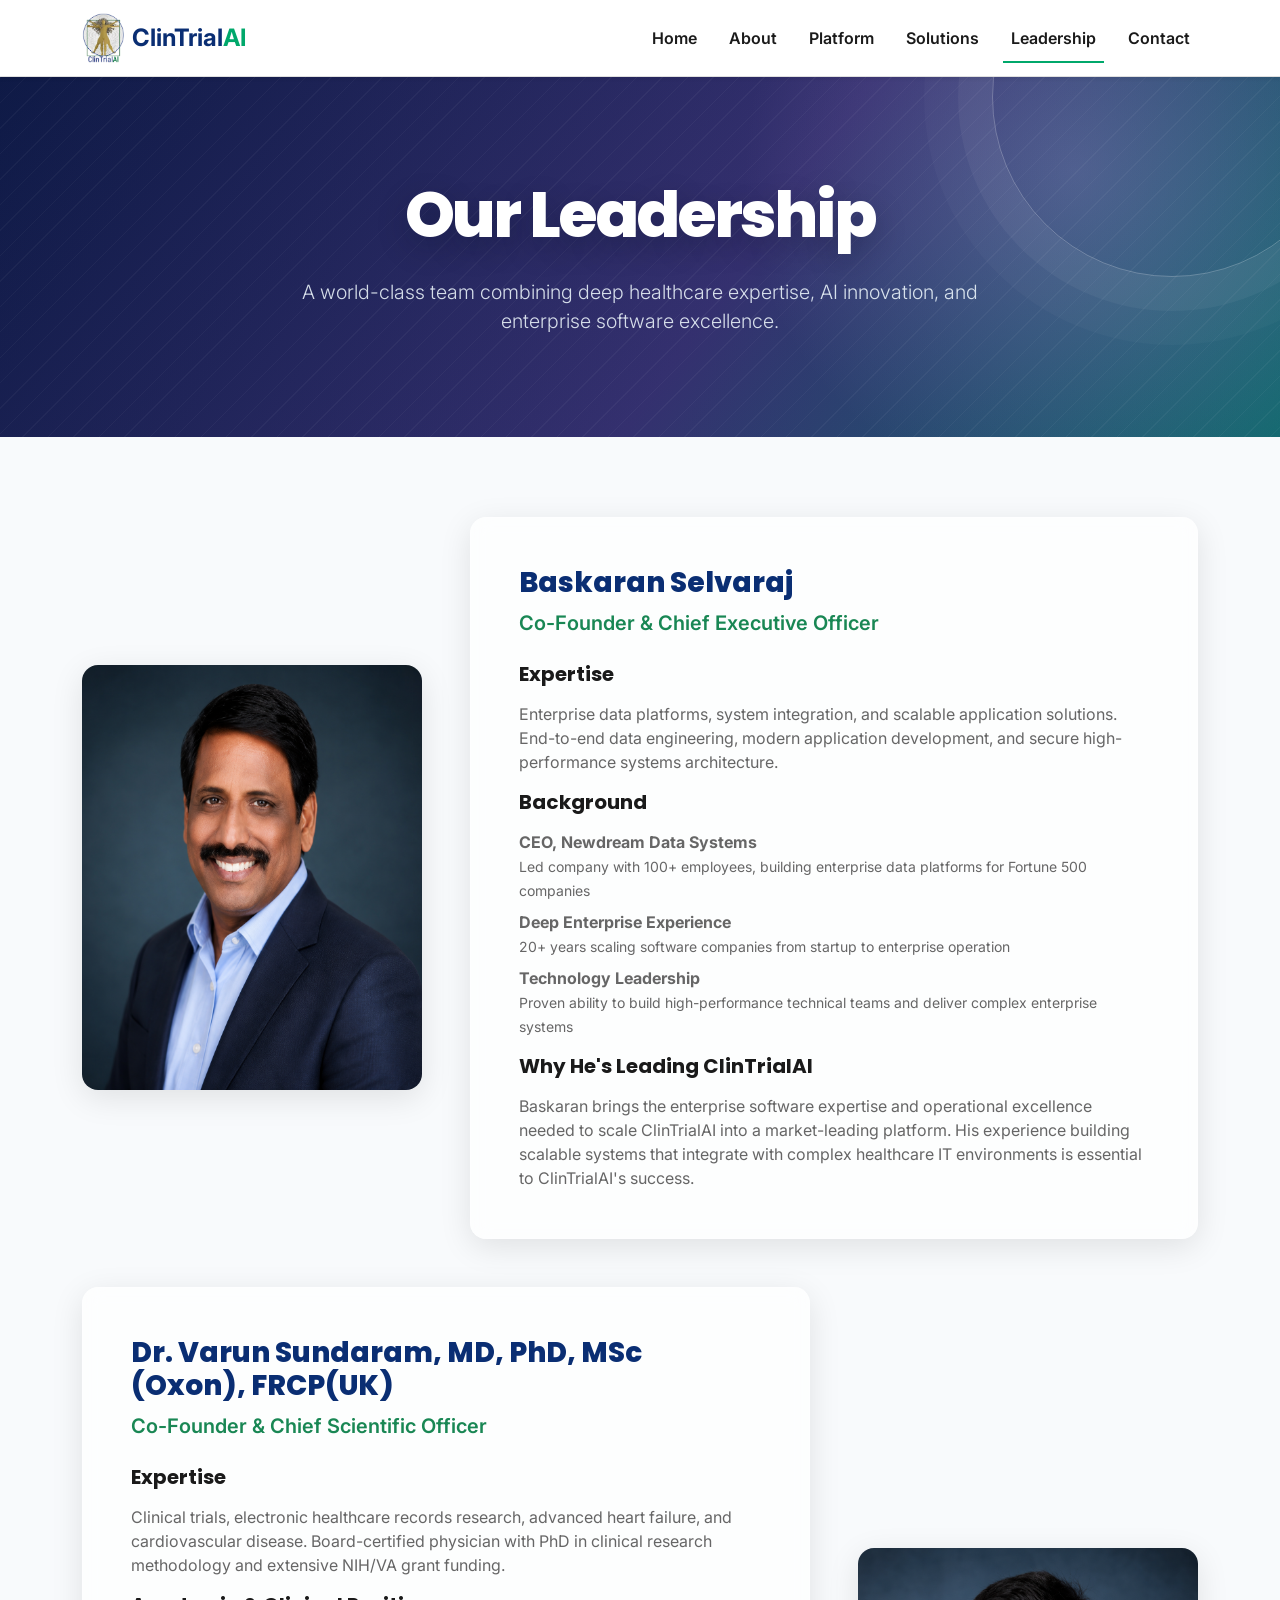
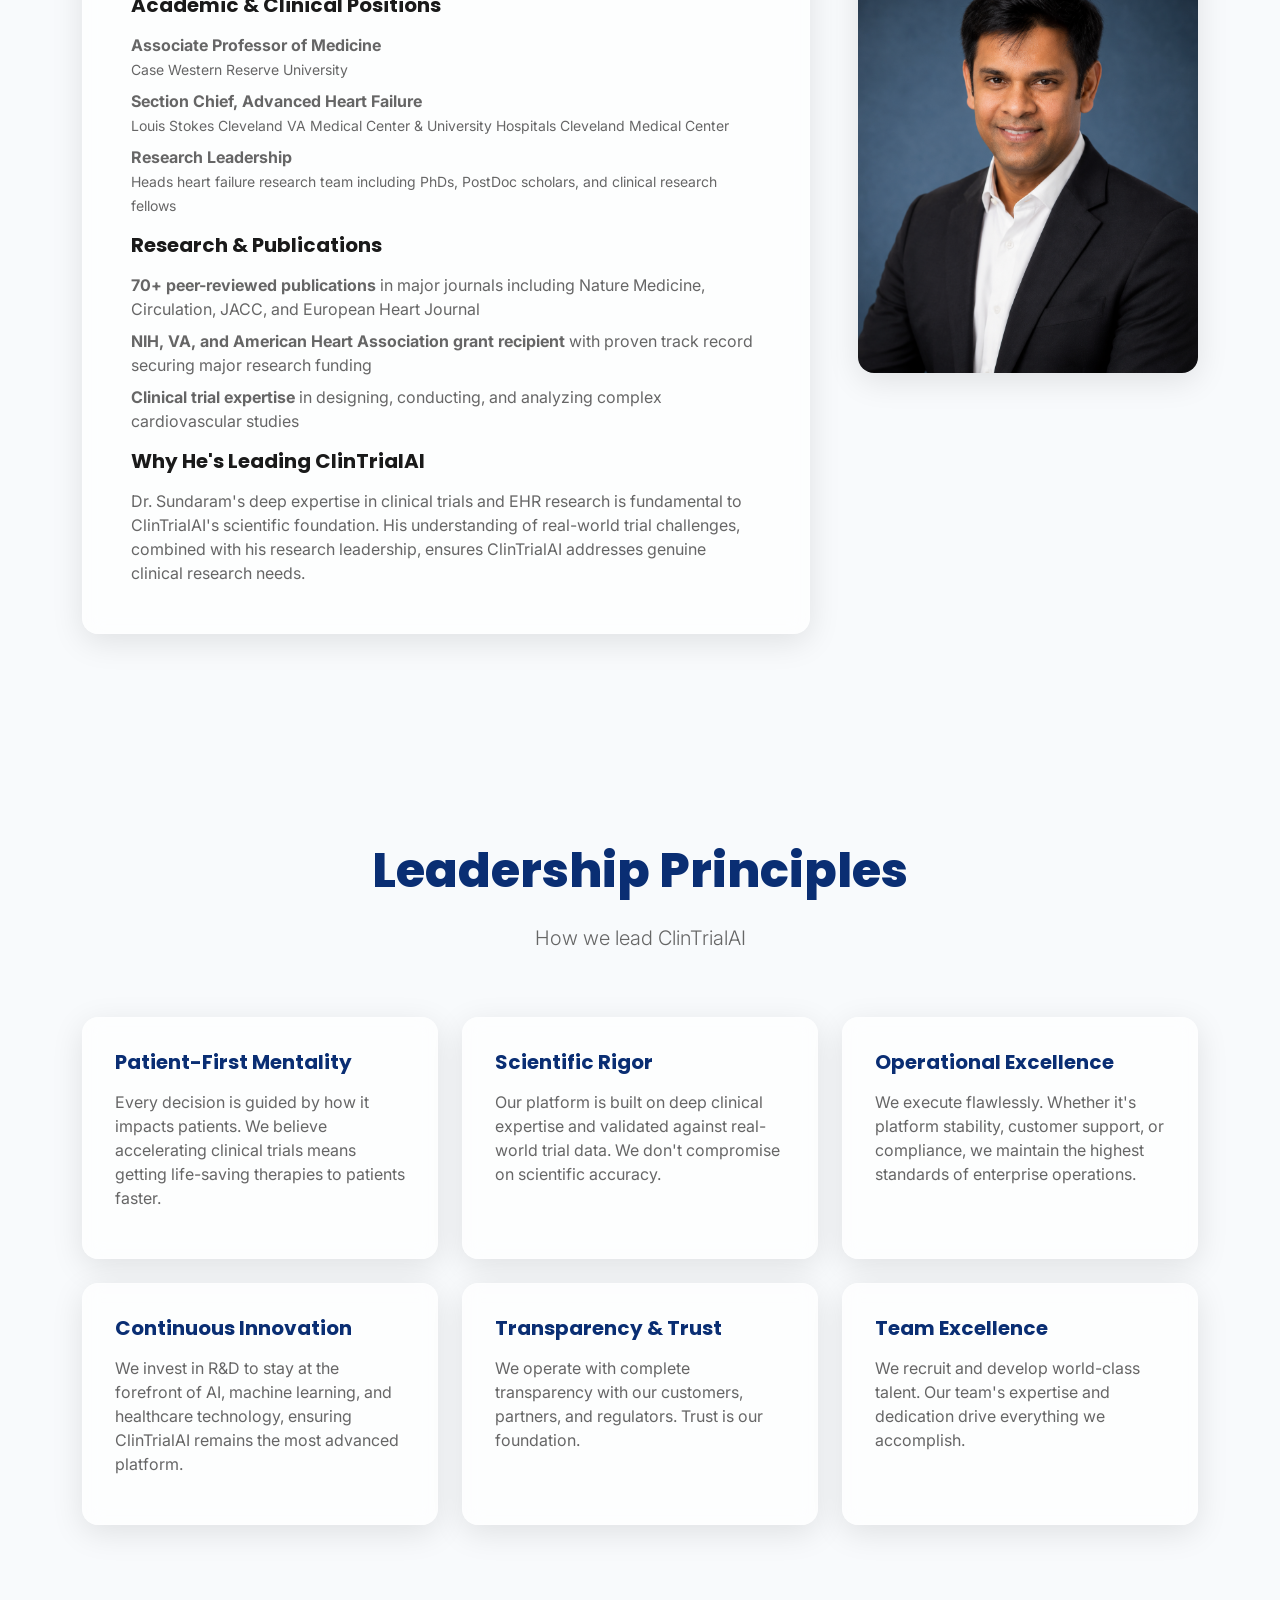
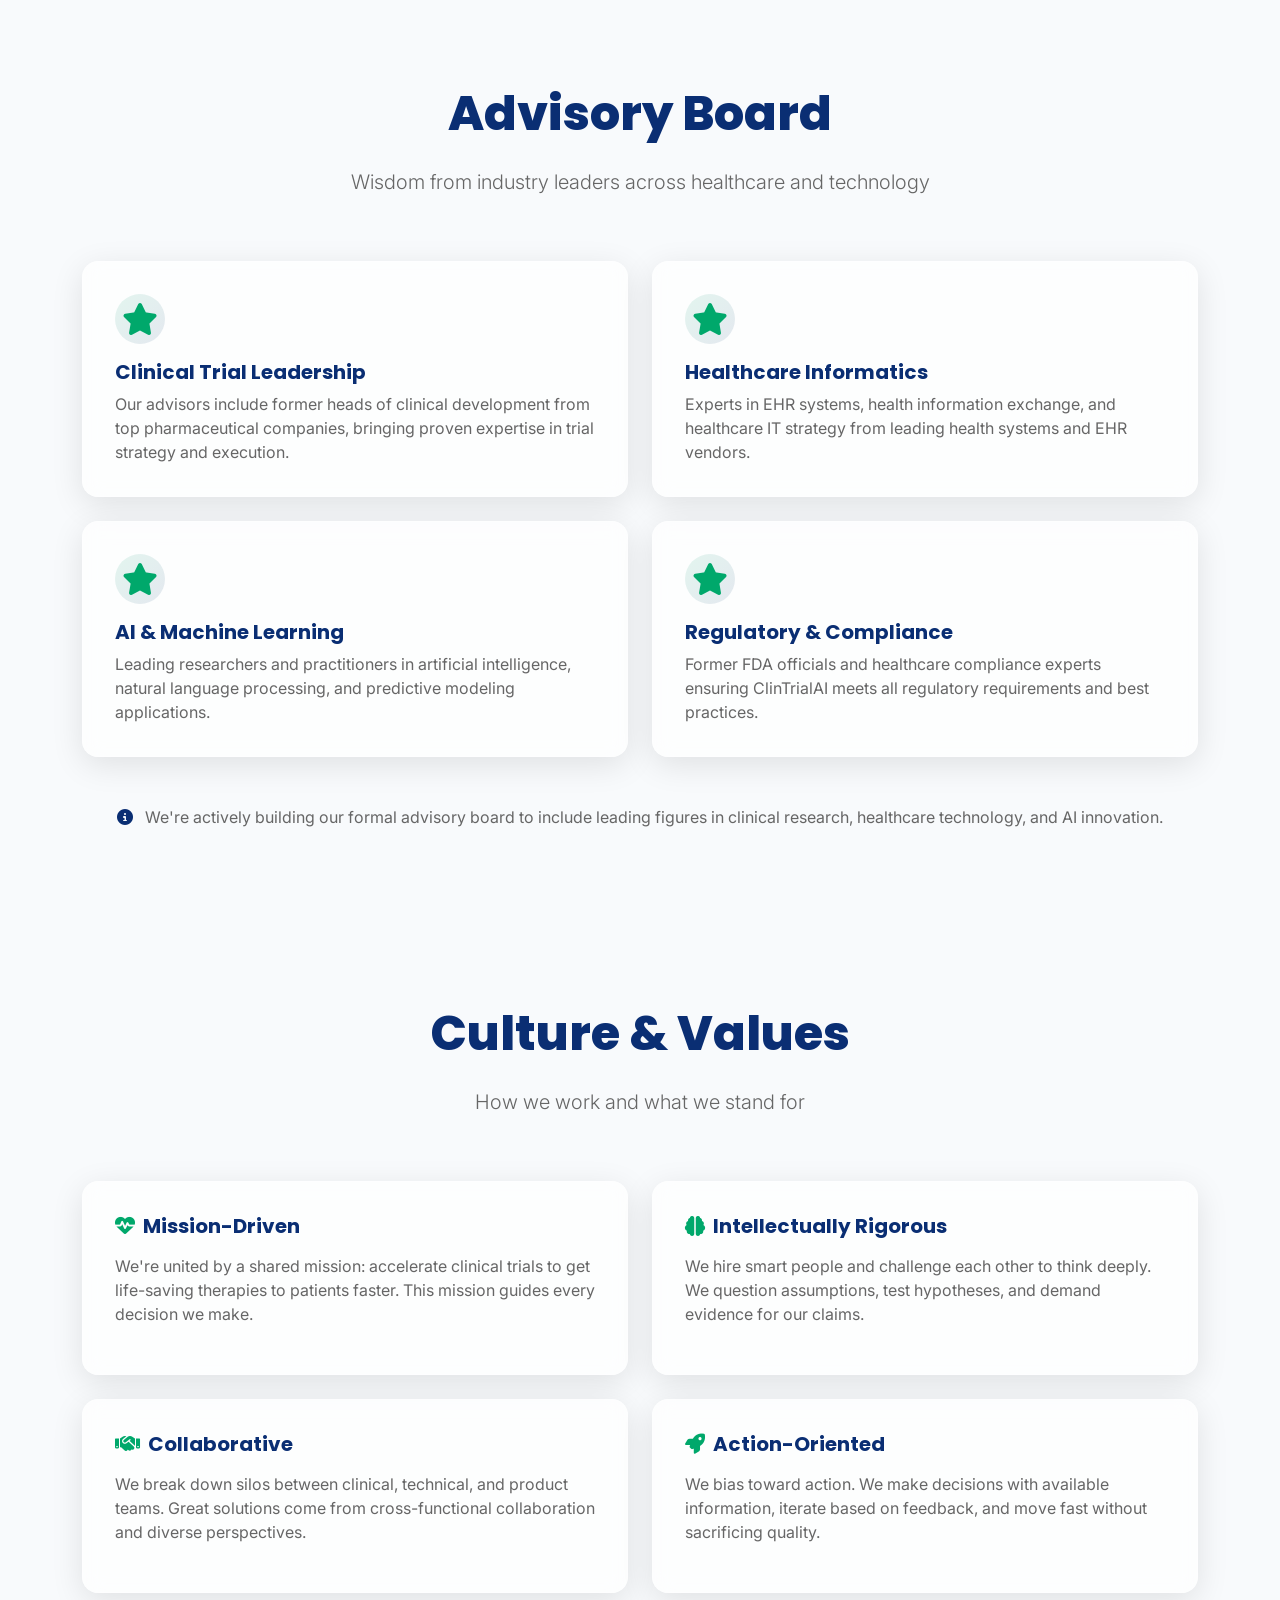
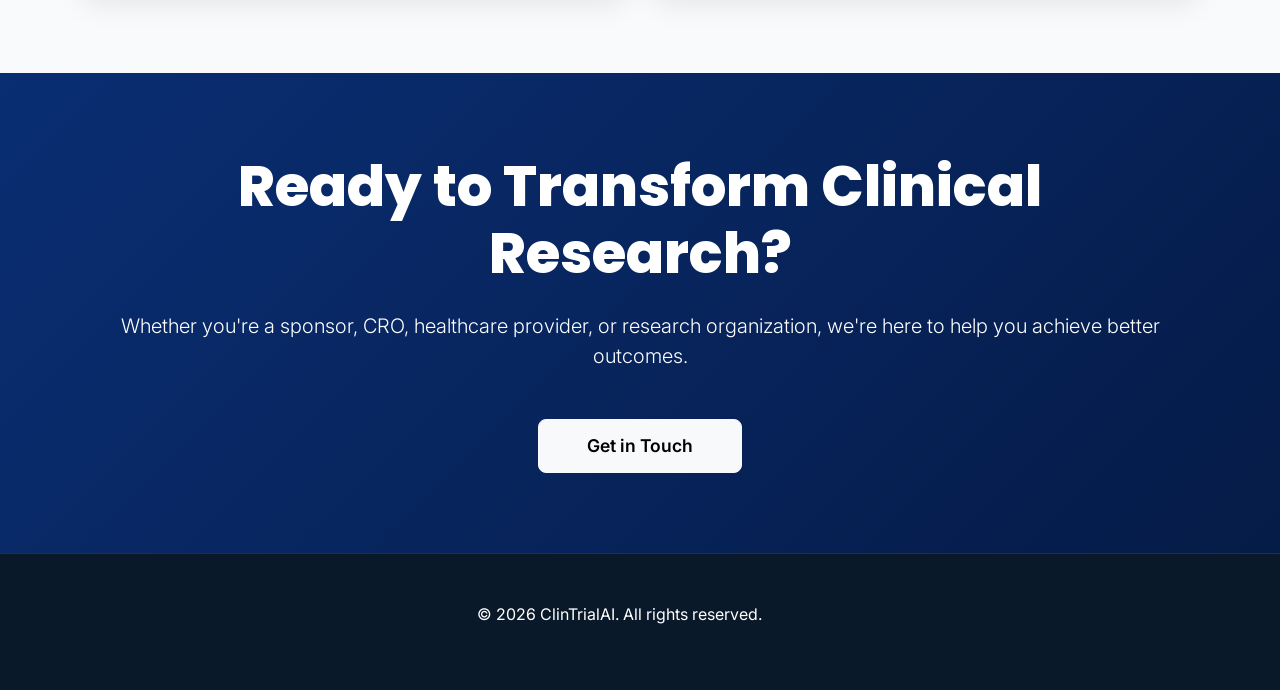
==== pages/leadership.html @ d3d578da "first commit" ====
<!DOCTYPE html>
<html lang="en">
<head>
    <meta charset="UTF-8">
    <meta name="viewport" content="width=device-width, initial-scale=1.0">
    <meta name="description" content="Leadership - Meet the ClinTrialAI executive team driving innovation in clinical trials">
    <title>Leadership - ClinTrialAI</title>
    <link href="https://fonts.googleapis.com/css2?family=Poppins:wght@300;400;600;700;800&family=Inter:wght@300;400;600;700&display=swap" rel="stylesheet">
    <link href="https://cdnjs.cloudflare.com/ajax/libs/bootstrap/5.3.0/css/bootstrap.min.css" rel="stylesheet">
    <link href="https://cdnjs.cloudflare.com/ajax/libs/font-awesome/6.4.0/css/all.min.css" rel="stylesheet">
    <link href="../assets/css/styles.css" rel="stylesheet">
</head>
<body>
    <!-- Navigation -->
    <nav class="navbar navbar-expand-lg navbar-light sticky-top bg-white shadow-sm">
        <div class="container-lg">
            <a class="navbar-brand d-flex align-items-center" href="../index.html">
                <img src="../assets/images/clintrialai-logo.png" alt="ClinTrialAI" height="50" class="me-2">
                <span class="fw-700" style="color: #0A2E73;">ClinTrial<span style="color: #00A86B;">AI</span></span>
            </a>
            <button class="navbar-toggler" type="button" data-bs-toggle="collapse" data-bs-target="#navbarNav">
                <span class="navbar-toggler-icon"></span>
            </button>
            <div class="collapse navbar-collapse" id="navbarNav">
                <ul class="navbar-nav ms-auto">
                    <li class="nav-item"><a class="nav-link" href="../index.html">Home</a></li>
                    <li class="nav-item"><a class="nav-link" href="about.html">About</a></li>
                    <li class="nav-item"><a class="nav-link" href="platform.html">Platform</a></li>
                    <li class="nav-item"><a class="nav-link" href="solutions.html">Solutions</a></li>
                    <li class="nav-item"><a class="nav-link active" href="leadership.html">Leadership</a></li>
                    <li class="nav-item"><a class="nav-link" href="contact.html">Contact</a></li>
                </ul>
            </div>
        </div>
    </nav>

    <!-- Hero Banner -->
    <section class="hero-section page-hero page-hero--leadership py-100">
        <div class="container-lg">
            <div class="page-hero__content text-center">
                <!-- <p class="page-hero__eyebrow">The team behind ClinTrialAI</p> -->
                <h1 class="display-4 fw-800 mb-4">Our Leadership</h1>
                <p class="lead">
                    A world-class team combining deep healthcare expertise, AI innovation, and enterprise software excellence.
                </p>
            </div>
        </div>
    </section>

    <!-- Executive Profiles -->
    <section class="py-100 bg-light">
        <div class="container-lg">
            <!-- CEO -->
            <div class="row g-5 mb-5 align-items-center">
                <div class="col-lg-4">
                    <div class="profile-image-container">
                        <img src="../assets/images/leadership/baskaran-selvaraj.png" alt="Baskaran Selvaraj, Co-Founder and Chief Executive Officer" class="profile-image">
                    </div>
                </div>
                <div class="col-lg-8">
                    <div class="glass-morphism p-5">
                        <h3 class="fw-800 mb-2" style="color: #0A2E73;">Baskaran Selvaraj</h3>
                        <p class="lead text-success fw-600 mb-4">Co-Founder & Chief Executive Officer</p>
                        
                        <h5 class="fw-700 mb-3">Expertise</h5>
                        <p class="text-muted mb-3">
                            Enterprise data platforms, system integration, and scalable application solutions. End-to-end data engineering, modern application development, and secure high-performance systems architecture.
                        </p>

                        <h5 class="fw-700 mb-3">Background</h5>
                        <ul class="list-unstyled text-muted">
                            <li class="mb-2">
                                <strong>CEO, Newdream Data Systems</strong>
                                <br>
                                <small>Led company with 100+ employees, building enterprise data platforms for Fortune 500 companies</small>
                            </li>
                            <li class="mb-2">
                                <strong>Deep Enterprise Experience</strong>
                                <br>
                                <small>20+ years scaling software companies from startup to enterprise operation</small>
                            </li>
                            <li class="mb-2">
                                <strong>Technology Leadership</strong>
                                <br>
                                <small>Proven ability to build high-performance technical teams and deliver complex enterprise systems</small>
                            </li>
                        </ul>

                        <h5 class="fw-700 mb-3">Why He's Leading ClinTrialAI</h5>
                        <p class="text-muted mb-0">
                            Baskaran brings the enterprise software expertise and operational excellence needed to scale ClinTrialAI into a market-leading platform. His experience building scalable systems that integrate with complex healthcare IT environments is essential to ClinTrialAI's success.
                        </p>
                    </div>
                </div>
            </div>

            <!-- Chief Scientific Officer -->
            <div class="row g-5 mb-5 align-items-center">
                <div class="col-lg-8">
                    <div class="glass-morphism p-5">
                        <h3 class="fw-800 mb-2" style="color: #0A2E73;">Dr. Varun Sundaram, MD, PhD, MSc (Oxon), FRCP(UK)</h3>
                        <p class="lead text-success fw-600 mb-4">Co-Founder & Chief Scientific Officer</p>
                        
                        <h5 class="fw-700 mb-3">Expertise</h5>
                        <p class="text-muted mb-3">
                            Clinical trials, electronic healthcare records research, advanced heart failure, and cardiovascular disease. Board-certified physician with PhD in clinical research methodology and extensive NIH/VA grant funding.
                        </p>

                        <h5 class="fw-700 mb-3">Academic & Clinical Positions</h5>
                        <ul class="list-unstyled text-muted">
                            <li class="mb-2">
                                <strong>Associate Professor of Medicine</strong>
                                <br>
                                <small>Case Western Reserve University</small>
                            </li>
                            <li class="mb-2">
                                <strong>Section Chief, Advanced Heart Failure</strong>
                                <br>
                                <small>Louis Stokes Cleveland VA Medical Center & University Hospitals Cleveland Medical Center</small>
                            </li>
                            <li class="mb-2">
                                <strong>Research Leadership</strong>
                                <br>
                                <small>Heads heart failure research team including PhDs, PostDoc scholars, and clinical research fellows</small>
                            </li>
                        </ul>

                        <h5 class="fw-700 mb-3">Research & Publications</h5>
                        <ul class="list-unstyled text-muted">
                            <li class="mb-2"><strong>70+ peer-reviewed publications</strong> in major journals including Nature Medicine, Circulation, JACC, and European Heart Journal</li>
                            <li class="mb-2"><strong>NIH, VA, and American Heart Association grant recipient</strong> with proven track record securing major research funding</li>
                            <li class="mb-2"><strong>Clinical trial expertise</strong> in designing, conducting, and analyzing complex cardiovascular studies</li>
                        </ul>

                        <h5 class="fw-700 mb-3">Why He's Leading ClinTrialAI</h5>
                        <p class="text-muted mb-0">
                            Dr. Sundaram's deep expertise in clinical trials and EHR research is fundamental to ClinTrialAI's scientific foundation. His understanding of real-world trial challenges, combined with his research leadership, ensures ClinTrialAI addresses genuine clinical research needs.
                        </p>
                    </div>
                </div>
                <div class="col-lg-4">
                    <div class="profile-image-container">
                        <img src="../assets/images/leadership/varun-sundaram.png" alt="Dr. Varun Sundaram, Co-Founder and Chief Scientific Officer" class="profile-image">
                    </div>
                </div>
            </div>

            <!-- Chief Medical Officer -->
            <!-- <div class="row g-5 align-items-center">
                <div class="col-lg-4">
                    <div class="profile-image-container">
                        <img src="../assets/images/leadership/chloe-bloom.png" alt="Dr. Chloe Bloom, Chief Medical Officer" class="profile-image">
                    </div>
                </div>
                <div class="col-lg-8">
                    <div class="glass-morphism p-5">
                        <h3 class="fw-800 mb-2" style="color: #0A2E73;">Dr. Chloe Bloom, MD, MSc, PhD</h3>
                        <p class="lead text-success fw-600 mb-4">Chief Medical Officer</p>
                        
                        <h5 class="fw-700 mb-3">Expertise</h5>
                        <p class="text-muted mb-3">
                            Electronic health records research, clinical trials, respiratory medicine, and healthcare policy. Published researcher influencing major clinical guidelines and national policy decisions.
                        </p>

                        <h5 class="fw-700 mb-3">Academic Positions</h5>
                        <ul class="list-unstyled text-muted">
                            <li class="mb-2">
                                <strong>Senior Clinical Lecturer</strong>
                                <br>
                                <small>Imperial College London</small>
                            </li>
                            <li class="mb-2">
                                <strong>Honorary Respiratory Consultant</strong>
                                <br>
                                <small>Leading healthcare provider in UK</small>
                            </li>
                            <li class="mb-2">
                                <strong>National & International Leadership</strong>
                                <br>
                                <small>Leadership positions in major respiratory societies globally</small>
                            </li>
                        </ul>

                        <h5 class="fw-700 mb-3">Research & Influence</h5>
                        <ul class="list-unstyled text-muted">
                            <li class="mb-2"><strong>70+ publications</strong> authored or co-authored, with research cited in major clinical guidelines</li>
                            <li class="mb-2"><strong>Policy influence</strong> - Research directly informs national and international clinical policy</li>
                            <li class="mb-2"><strong>EHR expertise</strong> - Deep understanding of how clinical data is captured and can be leveraged for research</li>
                        </ul>

                        <h5 class="fw-700 mb-3">Why She's Leading ClinTrialAI</h5>
                        <p class="text-muted mb-0">
                            Dr. Bloom brings the clinical expertise and regulatory knowledge essential for ensuring ClinTrialAI meets the highest standards of medical rigor. Her influence in healthcare policy positions ClinTrialAI to lead industry transformation.
                        </p>
                    </div>
                </div>
            </div> -->
        </div>
    </section>

    <!-- Leadership Principles -->
    <section class="py-100">
        <div class="container-lg">
            <div class="text-center mb-80">
                <h2 class="display-5 fw-800 mb-4" style="color: #0A2E73;">Leadership Principles</h2>
                <p class="lead text-muted">How we lead ClinTrialAI</p>
            </div>

            <div class="row g-4">
                <div class="col-lg-4">
                    <div class="principle-card glass-morphism">
                        <h5 class="fw-700 mb-3" style="color: #0A2E73;">Patient-First Mentality</h5>
                        <p class="text-muted">Every decision is guided by how it impacts patients. We believe accelerating clinical trials means getting life-saving therapies to patients faster.</p>
                    </div>
                </div>
                <div class="col-lg-4">
                    <div class="principle-card glass-morphism">
                        <h5 class="fw-700 mb-3" style="color: #0A2E73;">Scientific Rigor</h5>
                        <p class="text-muted">Our platform is built on deep clinical expertise and validated against real-world trial data. We don't compromise on scientific accuracy.</p>
                    </div>
                </div>
                <div class="col-lg-4">
                    <div class="principle-card glass-morphism">
                        <h5 class="fw-700 mb-3" style="color: #0A2E73;">Operational Excellence</h5>
                        <p class="text-muted">We execute flawlessly. Whether it's platform stability, customer support, or compliance, we maintain the highest standards of enterprise operations.</p>
                    </div>
                </div>
                <div class="col-lg-4">
                    <div class="principle-card glass-morphism">
                        <h5 class="fw-700 mb-3" style="color: #0A2E73;">Continuous Innovation</h5>
                        <p class="text-muted">We invest in R&D to stay at the forefront of AI, machine learning, and healthcare technology, ensuring ClinTrialAI remains the most advanced platform.</p>
                    </div>
                </div>
                <div class="col-lg-4">
                    <div class="principle-card glass-morphism">
                        <h5 class="fw-700 mb-3" style="color: #0A2E73;">Transparency & Trust</h5>
                        <p class="text-muted">We operate with complete transparency with our customers, partners, and regulators. Trust is our foundation.</p>
                    </div>
                </div>
                <div class="col-lg-4">
                    <div class="principle-card glass-morphism">
                        <h5 class="fw-700 mb-3" style="color: #0A2E73;">Team Excellence</h5>
                        <p class="text-muted">We recruit and develop world-class talent. Our team's expertise and dedication drive everything we accomplish.</p>
                    </div>
                </div>
            </div>
        </div>
    </section>

    <!-- Board of Advisors Section -->
    <section class="py-100 bg-light">
        <div class="container-lg">
            <div class="text-center mb-80">
                <h2 class="display-5 fw-800 mb-4" style="color: #0A2E73;">Advisory Board</h2>
                <p class="lead text-muted">Wisdom from industry leaders across healthcare and technology</p>
            </div>

            <div class="row g-4">
                <div class="col-lg-6">
                    <div class="advisor-card glass-morphism">
                        <div class="advisor-header mb-3">
                            <i class="fas fa-star" style="color: #00A86B; font-size: 2rem;"></i>
                        </div>
                        <h5 class="fw-700 mb-2" style="color: #0A2E73;">Clinical Trial Leadership</h5>
                        <p class="text-muted mb-0">
                            Our advisors include former heads of clinical development from top pharmaceutical companies, bringing proven expertise in trial strategy and execution.
                        </p>
                    </div>
                </div>
                <div class="col-lg-6">
                    <div class="advisor-card glass-morphism">
                        <div class="advisor-header mb-3">
                            <i class="fas fa-star" style="color: #00A86B; font-size: 2rem;"></i>
                        </div>
                        <h5 class="fw-700 mb-2" style="color: #0A2E73;">Healthcare Informatics</h5>
                        <p class="text-muted mb-0">
                            Experts in EHR systems, health information exchange, and healthcare IT strategy from leading health systems and EHR vendors.
                        </p>
                    </div>
                </div>
                <div class="col-lg-6">
                    <div class="advisor-card glass-morphism">
                        <div class="advisor-header mb-3">
                            <i class="fas fa-star" style="color: #00A86B; font-size: 2rem;"></i>
                        </div>
                        <h5 class="fw-700 mb-2" style="color: #0A2E73;">AI & Machine Learning</h5>
                        <p class="text-muted mb-0">
                            Leading researchers and practitioners in artificial intelligence, natural language processing, and predictive modeling applications.
                        </p>
                    </div>
                </div>
                <div class="col-lg-6">
                    <div class="advisor-card glass-morphism">
                        <div class="advisor-header mb-3">
                            <i class="fas fa-star" style="color: #00A86B; font-size: 2rem;"></i>
                        </div>
                        <h5 class="fw-700 mb-2" style="color: #0A2E73;">Regulatory & Compliance</h5>
                        <p class="text-muted mb-0">
                            Former FDA officials and healthcare compliance experts ensuring ClinTrialAI meets all regulatory requirements and best practices.
                        </p>
                    </div>
                </div>
            </div>

            <div class="row mt-5">
                <div class="col-12 text-center">
                    <p class="text-muted">
                        <i class="fas fa-info-circle me-2" style="color: #0A2E73;"></i>
                        We're actively building our formal advisory board to include leading figures in clinical research, healthcare technology, and AI innovation.
                    </p>
                </div>
            </div>
        </div>
    </section>

    <!-- Culture & Values -->
    <section class="py-100">
        <div class="container-lg">
            <div class="text-center mb-80">
                <h2 class="display-5 fw-800 mb-4" style="color: #0A2E73;">Culture & Values</h2>
                <p class="lead text-muted">How we work and what we stand for</p>
            </div>

            <div class="row g-4">
                <div class="col-lg-6">
                    <div class="culture-card glass-morphism">
                        <h5 class="fw-700 mb-3" style="color: #0A2E73;"><i class="fas fa-heartbeat me-2" style="color: #00A86B;"></i>Mission-Driven</h5>
                        <p class="text-muted">We're united by a shared mission: accelerate clinical trials to get life-saving therapies to patients faster. This mission guides every decision we make.</p>
                    </div>
                </div>
                <div class="col-lg-6">
                    <div class="culture-card glass-morphism">
                        <h5 class="fw-700 mb-3" style="color: #0A2E73;"><i class="fas fa-brain me-2" style="color: #00A86B;"></i>Intellectually Rigorous</h5>
                        <p class="text-muted">We hire smart people and challenge each other to think deeply. We question assumptions, test hypotheses, and demand evidence for our claims.</p>
                    </div>
                </div>
                <div class="col-lg-6">
                    <div class="culture-card glass-morphism">
                        <h5 class="fw-700 mb-3" style="color: #0A2E73;"><i class="fas fa-handshake me-2" style="color: #00A86B;"></i>Collaborative</h5>
                        <p class="text-muted">We break down silos between clinical, technical, and product teams. Great solutions come from cross-functional collaboration and diverse perspectives.</p>
                    </div>
                </div>
                <div class="col-lg-6">
                    <div class="culture-card glass-morphism">
                        <h5 class="fw-700 mb-3" style="color: #0A2E73;"><i class="fas fa-rocket me-2" style="color: #00A86B;"></i>Action-Oriented</h5>
                        <p class="text-muted">We bias toward action. We make decisions with available information, iterate based on feedback, and move fast without sacrificing quality.</p>
                    </div>
                </div>
            </div>
        </div>
    </section>

    <!-- CTA -->
    <section class="cta-section py-100">
        <div class="container-lg position-relative z-3 text-center">
            <h2 class="display-4 fw-800 mb-4 text-white">Ready to Transform Clinical Research?</h2>
            <p class="lead text-white mb-5">Whether you're a sponsor, CRO, healthcare provider, or research organization, we're here to help you achieve better outcomes.</p>
            <a href="contact.html" class="btn btn-light btn-lg fw-600 px-5">Get in Touch</a>
        </div>
    </section>

    <!-- Footer -->
<footer class="footer-section bg-dark text-white py-5 justify-content-center">
        <div class="container-lg justify-content-center">
            
            
                <div class="row align-items-center justify-content-center">
                    <p style="width: 350px;">&copy; 2026 ClinTrialAI. All rights reserved.</p>
                    
                   
                </div>
            
        </div>
    </footer>

    <button id="backToTop" class="back-to-top" aria-label="Back to top">
        <i class="fas fa-chevron-up"></i>
    </button>

    <style>
        .profile-image-container {
            display: flex;
            align-items: center;
            justify-content: center;
        }

        .profile-placeholder {
            border-radius: 16px;
            box-shadow: 0 8px 32px rgba(0, 0, 0, 0.1);
        }

        .profile-image {
            width: 100%;
            max-width: 400px;
            aspect-ratio: 4 / 5;
            object-fit: cover;
            object-position: center;
            border-radius: 16px;
            box-shadow: 0 8px 32px rgba(0, 0, 0, 0.1);
        }

        .principle-card,
        .advisor-card,
        .culture-card {
            min-height: 100%;
        }

        .advisor-header {
            display: flex;
            align-items: center;
            justify-content: center;
            width: 50px;
            height: 50px;
            background: linear-gradient(135deg, rgba(0, 168, 107, 0.1), rgba(10, 46, 115, 0.1));
            border-radius: 50%;
        }

        @media (max-width: 768px) {
            .profile-placeholder {
                min-height: 300px !important;
            }

            .profile-image {
                max-width: 300px;
            }
        }
    </style>

    <script src="https://cdnjs.cloudflare.com/ajax/libs/bootstrap/5.3.0/js/bootstrap.bundle.min.js"></script>
    <script src="../assets/js/main.js"></script>
</body>
</html>
---- assets/css/styles.css ----
/* ===========================
   MAIN STYLESHEET - CLINTRIALAI
   =========================== */

/* Import Image Styles */
@import url('./images.css');

/* Google Fonts */
@import url('https://fonts.googleapis.com/css2?family=Poppins:wght@300;400;600;700;800&family=Inter:wght@300;400;600;700&display=swap');

* {
    margin: 0;
    padding: 0;
    box-sizing: border-box;
}

:root {
    --primary: #0A2E73;
    --secondary: #00A86B;
    --accent: #FFFFFF;
    --background: #F8FAFC;
    --text-dark: #1a1a1a;
    --text-light: #666666;
    --border-color: #e0e0e0;
    --shadow-sm: 0 2px 8px rgba(0, 0, 0, 0.08);
    --shadow-md: 0 4px 16px rgba(0, 0, 0, 0.12);
    --shadow-lg: 0 8px 32px rgba(0, 0, 0, 0.16);
}

html {
    scroll-behavior: smooth;
}

body {
    font-family: 'Inter', sans-serif;
    color: var(--text-dark);
    background-color: var(--background);
    overflow-x: hidden;
}

h1, h2, h3, h4, h5, h6 {
    font-family: 'Poppins', sans-serif;
}

.fw-800 {
    font-weight: 800;
}

.fw-700 {
    font-weight: 700;
}

.fw-600 {
    font-weight: 600;
}

/* Scroll Progress */
.scroll-progress {
    position: fixed;
    top: 0;
    left: 0;
    height: 3px;
    background: linear-gradient(90deg, var(--primary), var(--secondary));
    width: 0%;
    z-index: 9999;
    transition: width 0.1s ease;
}

/* Navigation */
.navbar {
    transition: all 0.3s ease;
    border-bottom: 1px solid var(--border-color);
}

.navbar-brand {
    font-size: 1.5rem;
    font-weight: 800;
}

.nav-link {
    font-weight: 600;
    color: var(--text-dark) !important;
    margin-left: 1rem;
    transition: color 0.3s ease;
    position: relative;
}

.nav-link::after {
    content: '';
    position: absolute;
    width: 0;
    height: 2px;
    background-color: var(--secondary);
    bottom: -5px;
    left: 0;
    transition: width 0.3s ease;
}

.nav-link:hover::after,
.nav-link.active::after {
    width: 100%;
}

/* Hero Section */
.hero-section {
    background: linear-gradient(135deg, #f8fafc 0%, #e8f4f8 100%);
    position: relative;
    overflow: hidden;
}

.animated-bg {
    position: absolute;
    top: 0;
    left: 0;
    width: 100%;
    height: 100%;
    background: 
        radial-gradient(circle at 20% 50%, rgba(10, 46, 115, 0.05) 0%, transparent 50%),
        radial-gradient(circle at 80% 50%, rgba(0, 168, 107, 0.05) 0%, transparent 50%);
    z-index: 1;
}

.hero-section .z-3 {
    position: relative;
    z-index: 3;
}

/* Interior-page banners: a distinct visual system for each page. */
.page-hero {
    --hero-accent: #37d8bb;
    min-height: 360px;
    display: flex;
    align-items: center;
    isolation: isolate;
    overflow: hidden;
    background:
        radial-gradient(circle at 14% 18%, rgba(84, 128, 255, .34), transparent 28%),
        radial-gradient(circle at 86% 74%, rgba(55, 216, 187, .28), transparent 30%),
        linear-gradient(120deg, #071d4b 0%, #0a2e73 54%, #0b655f 100%);
}

.page-hero::before {
    background:
        linear-gradient(115deg, rgba(4, 17, 44, .18), rgba(4, 17, 44, .05)),
        repeating-linear-gradient(135deg, rgba(255, 255, 255, .045) 0 1px, transparent 1px 18px);
    opacity: 1;
    z-index: 0;
}

.page-hero::after {
    content: '';
    position: absolute;
    width: 360px;
    height: 360px;
    right: -72px;
    top: -160px;
    border: 1px solid rgba(255, 255, 255, .25);
    border-radius: 50%;
    box-shadow: 0 0 0 34px rgba(255, 255, 255, .045), 0 0 0 68px rgba(255, 255, 255, .025);
    z-index: 0;
}

.page-hero__content {
    max-width: 830px;
    margin: 0 auto;
    position: relative;
}

.page-hero .page-hero__eyebrow {
    display: inline-flex;
    align-items: center;
    gap: .5rem;
    margin: 0 0 1rem;
    padding: .42rem .8rem;
    color: #eafffa;
    background: rgba(255, 255, 255, .11);
    border: 1px solid rgba(255, 255, 255, .24);
    border-radius: 999px;
    font-size: .78rem;
    font-weight: 700;
    letter-spacing: .12em;
    line-height: 1;
    text-transform: uppercase;
}

.page-hero .page-hero__eyebrow::before {
    content: '';
    width: .45rem;
    height: .45rem;
    border-radius: 50%;
    background: var(--hero-accent);
    box-shadow: 0 0 16px var(--hero-accent);
}

.page-hero h1,
.page-hero h1[style] {
    color: #fff !important;
    font-size: clamp(2.45rem, 5vw, 4.6rem);
    letter-spacing: -.045em;
    text-shadow: 0 10px 30px rgba(1, 13, 34, .28);
}

.page-hero .lead {
    max-width: 720px;
    margin: 0 auto;
    color: rgba(241, 250, 255, .86) !important;
    font-size: clamp(1.03rem, 1.65vw, 1.23rem);
}

.page-hero--about { --hero-accent: #7ce7d2; }
.page-hero--platform {
    --hero-accent: #66bcff;
    background: radial-gradient(circle at 82% 22%, rgba(95, 188, 255, .34), transparent 28%), linear-gradient(125deg, #071b4c, #123e7d 57%, #136174);
}
.page-hero--solutions {
    --hero-accent: #f6ca7d;
    background: radial-gradient(circle at 18% 75%, rgba(246, 202, 125, .18), transparent 25%), linear-gradient(125deg, #09245b, #075e70 58%, #0b887b);
}
.page-hero--leadership {
    --hero-accent: #d7b7ff;
    background: radial-gradient(circle at 84% 26%, rgba(215, 183, 255, .25), transparent 30%), linear-gradient(125deg, #111c4c, #3a3477 57%, #176f75);
}
.page-hero--contact {
    --hero-accent: #9af0a6;
    background: radial-gradient(circle at 15% 20%, rgba(154, 240, 166, .2), transparent 27%), linear-gradient(125deg, #08244f, #0b5d68 56%, #0f8475);
}

@media (max-width: 768px) {
    .page-hero { min-height: 300px; }
    .page-hero::after { right: -180px; top: -170px; }
}

.fade-in-up {
    animation: fadeInUp 0.8s ease forwards;
}

@keyframes fadeInUp {
    from {
        opacity: 0;
        transform: translateY(30px);
    }
    to {
        opacity: 1;
        transform: translateY(0);
    }
}

.hero-image-container {
    animation: float 3s ease-in-out infinite;
}

@keyframes float {
    0%, 100% { transform: translateY(0px); }
    50% { transform: translateY(-20px); }
}

.floating-image {
    filter: drop-shadow(0 20px 60px rgba(10, 46, 115, 0.15));
}

.btn-primary {
    background-color: var(--primary);
    border-color: var(--primary);
    color: white;
    transition: all 0.3s ease;
}

.btn-primary:hover {
    background-color: #051b47;
    border-color: #051b47;
    transform: translateY(-2px);
    box-shadow: 0 10px 30px rgba(10, 46, 115, 0.3);
}

.btn-outline-primary {
    color: var(--primary);
    border-color: var(--primary);
}

.btn-outline-primary:hover {
    background-color: var(--primary);
    border-color: var(--primary);
    color: white;
}

.btn-lg {
    padding: 0.8rem 1.5rem;
    font-size: 1.1rem;
    border-radius: 8px;
}

.badge {
    border-radius: 20px;
    padding: 0.5rem 1rem !important;
    font-weight: 600;
}

/* Glass Morphism */
.glass-morphism {
    background: rgba(255, 255, 255, 0.7);
    border: 1px solid rgba(255, 255, 255, 0.2);
    backdrop-filter: blur(10px);
    border-radius: 16px;
    padding: 2rem;
    transition: all 0.3s ease;
    box-shadow: 0 8px 32px rgba(0, 0, 0, 0.1);
}

.glass-morphism:hover {
    transform: translateY(-8px);
    box-shadow: 0 16px 48px rgba(0, 0, 0, 0.15);
    border-color: rgba(255, 255, 255, 0.3);
}

/* Statistics Section */
.economics-section {
    background: white;
}

.py-100 {
    padding-top: 5rem;
    padding-bottom: 5rem;
}

.mb-80 {
    margin-bottom: 4rem;
}

.stat-card {
    text-align: center;
    position: relative;
    overflow: hidden;
}

.stat-card::before {
    content: '';
    position: absolute;
    top: -50%;
    left: -50%;
    width: 200%;
    height: 200%;
    background: linear-gradient(45deg, transparent, rgba(255, 255, 255, 0.2), transparent);
    animation: shine 3s infinite;
}

@keyframes shine {
    0% { transform: rotate(0deg); }
    100% { transform: rotate(360deg); }
}

.stat-value {
    font-size: 3rem;
    font-weight: 800;
    color: var(--primary);
    font-family: 'Poppins', sans-serif;
}

.stat-label {
    color: var(--text-light);
    font-size: 0.95rem;
    line-height: 1.4;
}

.counter {
    display: inline-block;
    font-variant-numeric: tabular-nums;
}

/* Problems Section */
.problems-section {
    background: #f8fafc;
}

.problem-card {
    position: relative;
    border-left: 4px solid var(--secondary);
}

.problem-card ul li {
    padding: 0.5rem 0;
}

/* Enrollment Section */
.enrollment-section {
    background: white;
}

.enrollment-card {
    text-align: center;
    height: 100%;
    display: flex;
    flex-direction: column;
    justify-content: center;
}

.icon-lg {
    font-size: 3rem;
    margin-bottom: 1rem;
}

/* Timeline Section */
.timeline-section {
    background: #f8fafc;
}

.timeline {
    position: relative;
    padding: 2rem 0;
}

.timeline::before {
    content: '';
    position: absolute;
    left: 50%;
    transform: translateX(-50%);
    width: 2px;
    height: 100%;
    background: linear-gradient(180deg, var(--primary), var(--secondary), transparent);
}

.timeline-item {
    display: flex;
    margin-bottom: 3rem;
    position: relative;
    align-items: flex-start;
}

.timeline-item:nth-child(even) {
    flex-direction: row-reverse;
}

.timeline-item:nth-child(even) .timeline-content {
    text-align: right;
    margin-right: 0;
    margin-left: 2rem;
}

.timeline-marker {
    width: 50px;
    height: 50px;
    background: white;
    border: 3px solid var(--secondary);
    border-radius: 50%;
    display: flex;
    align-items: center;
    justify-content: center;
    font-size: 1.5rem;
    color: var(--secondary);
    position: absolute;
    left: 50%;
    transform: translateX(-50%);
    z-index: 10;
    box-shadow: 0 4px 12px rgba(0, 0, 0, 0.1);
}

.timeline-content {
    width: 45%;
    margin-right: 2rem;
    text-align: left;
}

@media (max-width: 768px) {
    .timeline::before {
        left: 20px;
    }

    .timeline-item,
    .timeline-item:nth-child(even) {
        flex-direction: column;
    }

    .timeline-item:nth-child(even) .timeline-content {
        text-align: left;
        margin-left: 0;
    }

    .timeline-marker {
        left: 20px;
        transform: translateX(-50%);
    }

    .timeline-content {
        width: 100%;
        margin-left: 60px;
        margin-right: 0;
    }
}

/* Platform Intro */
.platform-intro {
    background: white;
}

.platform-image {
    animation: float 3s ease-in-out infinite;
}

.features-list {
    margin-top: 2rem;
}

.feature-item {
    transition: all 0.3s ease;
    padding-left: 1rem;
}

.feature-item:hover {
    padding-left: 2rem;
    border-left: 3px solid var(--secondary);
}

/* Capabilities Section */
.capabilities-section {
    background: #f8fafc;
}

.capability-card {
    min-height: 100%;
}

.capability-icon {
    font-size: 2.5rem;
    color: var(--secondary);
}

/* Value Section */
.value-section {
    background: white;
}

.value-box {
    background: white;
}

.metric-badge {
    display: inline-flex;
    align-items: center;
    justify-content: center;
    width: 60px;
    height: 60px;
    background: linear-gradient(135deg, var(--primary), var(--secondary));
    color: white;
    border-radius: 50%;
    font-weight: 800;
    font-size: 1.2rem;
}

.improvement-item,
.saving-item {
    transition: all 0.3s ease;
}

/* Differentiation Section */
.differentiation-section {
    background: #f8fafc;
}

.advantage-card {
    min-height: 100%;
}

.advantage-icon {
    font-size: 2.5rem;
    color: var(--secondary);
}

.ai-retention-banner {
    background: linear-gradient(135deg, rgba(10, 46, 115, 0.05), rgba(0, 168, 107, 0.05));
    border-left: 4px solid var(--secondary);
}

/* Opportunity Section */
.opportunity-section {
    background: white;
}

.opportunity-card {
    min-height: 100%;
    position: relative;
    overflow: hidden;
}

.opportunity-number {
    position: absolute;
    top: 20px;
    right: 20px;
    font-size: 4rem;
    font-weight: 800;
    color: rgba(0, 168, 107, 0.1);
}

/* Market Section */
.market-section {
    background: #f8fafc;
}

.market-stat {
    text-align: center;
}

.stat-number {
    font-size: 2.5rem;
    font-weight: 800;
    color: var(--primary);
}

.market-strategy {
    background: linear-gradient(135deg, rgba(10, 46, 115, 0.05), rgba(0, 168, 107, 0.05));
    border-left: 4px solid var(--primary);
}

/* Revenue Section */
.revenue-section {
    background: white;
}

.revenue-box {
    min-height: 100%;
}

.metric-group {
    animation: slideInLeft 0.6s ease forwards;
}

@keyframes slideInLeft {
    from {
        opacity: 0;
        transform: translateX(-30px);
    }
    to {
        opacity: 1;
        transform: translateX(0);
    }
}

.revenue-box table {
    font-size: 0.95rem;
}

/* CTA Section */
.cta-section {
    background: linear-gradient(135deg, var(--primary), #051b47);
    color: white;
}

.animated-bg-cta {
    position: absolute;
    top: 0;
    left: 0;
    width: 100%;
    height: 100%;
    background: 
        radial-gradient(circle at 20% 80%, rgba(0, 168, 107, 0.1) 0%, transparent 50%),
        radial-gradient(circle at 80% 20%, rgba(255, 255, 255, 0.05) 0%, transparent 50%);
    z-index: 1;
}

.cta-section .z-3 {
    position: relative;
    z-index: 3;
}

/* Footer */
.footer-section {
    background: #0a1929;
    border-top: 1px solid rgba(255, 255, 255, 0.1);
}

.footer-section a {
    transition: color 0.3s ease;
}

.footer-section a:hover {
    color: var(--secondary) !important;
}

.footer-section .fa-linkedin-in,
.footer-section .fa-twitter,
.footer-section .fa-github {
    font-size: 1.2rem;
    transition: all 0.3s ease;
}

.footer-section a:hover .fa-linkedin-in,
.footer-section a:hover .fa-twitter,
.footer-section a:hover .fa-github {
    transform: translateY(-3px);
}

/* Back to Top */
.back-to-top {
    position: fixed;
    bottom: 30px;
    right: 30px;
    width: 50px;
    height: 50px;
    background: var(--primary);
    color: white;
    border: none;
    border-radius: 50%;
    cursor: pointer;
    opacity: 0;
    visibility: hidden;
    transition: all 0.3s ease;
    z-index: 999;
    display: flex;
    align-items: center;
    justify-content: center;
    font-size: 1.2rem;
    box-shadow: 0 4px 12px rgba(0, 0, 0, 0.15);
}

.back-to-top:hover {
    background: #051b47;
    transform: translateY(-5px);
}

.back-to-top.show {
    opacity: 1;
    visibility: visible;
}

/* Responsive Design */
@media (max-width: 1200px) {
    .container-lg {
        padding-left: 1.5rem;
        padding-right: 1.5rem;
    }
}

@media (max-width: 768px) {
    .display-3 {
        font-size: 2.5rem;
    }

    .display-4 {
        font-size: 2rem;
    }

    .display-5 {
        font-size: 1.75rem;
    }

    .py-100 {
        padding-top: 3rem;
        padding-bottom: 3rem;
    }

    .mb-80 {
        margin-bottom: 2.5rem;
    }

    .stat-value {
        font-size: 2rem;
    }

    .hero-section .min-vh-100 {
        min-height: auto !important;
        padding: 3rem 0;
    }

    .navbar .nav-link {
        margin-left: 0;
        padding: 0.5rem 0;
    }

    .gap-3 {
        gap: 1rem !important;
    }

    .glass-morphism {
        padding: 1.5rem;
    }

    .back-to-top {
        bottom: 20px;
        right: 20px;
        width: 45px;
        height: 45px;
    }

    .icon-lg {
        font-size: 2.5rem;
    }

    .opportunity-number {
        font-size: 3rem;
    }
}

@media (max-width: 576px) {
    .display-3 {
        font-size: 2rem;
    }

    .display-4 {
        font-size: 1.5rem;
    }

    .stat-value {
        font-size: 1.8rem;
    }

    .py-100 {
        padding-top: 2rem;
        padding-bottom: 2rem;
    }

    .btn-lg {
        padding: 0.6rem 1.2rem;
        font-size: 1rem;
    }

    .stat-card {
        padding: 1.5rem !important;
    }

    .metric-badge {
        width: 50px;
        height: 50px;
        font-size: 1rem;
    }
}

/* Animations */
@keyframes fadeIn {
    from { opacity: 0; }
    to { opacity: 1; }
}

@keyframes slideDown {
    from {
        opacity: 0;
        transform: translateY(-20px);
    }
    to {
        opacity: 1;
        transform: translateY(0);
    }
}

.fade-in {
    animation: fadeIn 0.8s ease forwards;
}

.slide-down {
    animation: slideDown 0.8s ease forwards;
}

/* Utility Classes */
.min-vh-100 {
    min-height: 100vh;
}

.z-3 {
    z-index: 3;
}

.text-muted {
    color: var(--text-light) !important;
}

.bg-light {
    background-color: var(--background) !important;
}

.bg-dark {
    background-color: #0a1929 !important;
}

/* Scrollbar */
::-webkit-scrollbar {
    width: 10px;
}

::-webkit-scrollbar-track {
    background: var(--background);
}

::-webkit-scrollbar-thumb {
    background: var(--primary);
    border-radius: 5px;
}

::-webkit-scrollbar-thumb:hover {
    background: #051b47;
}
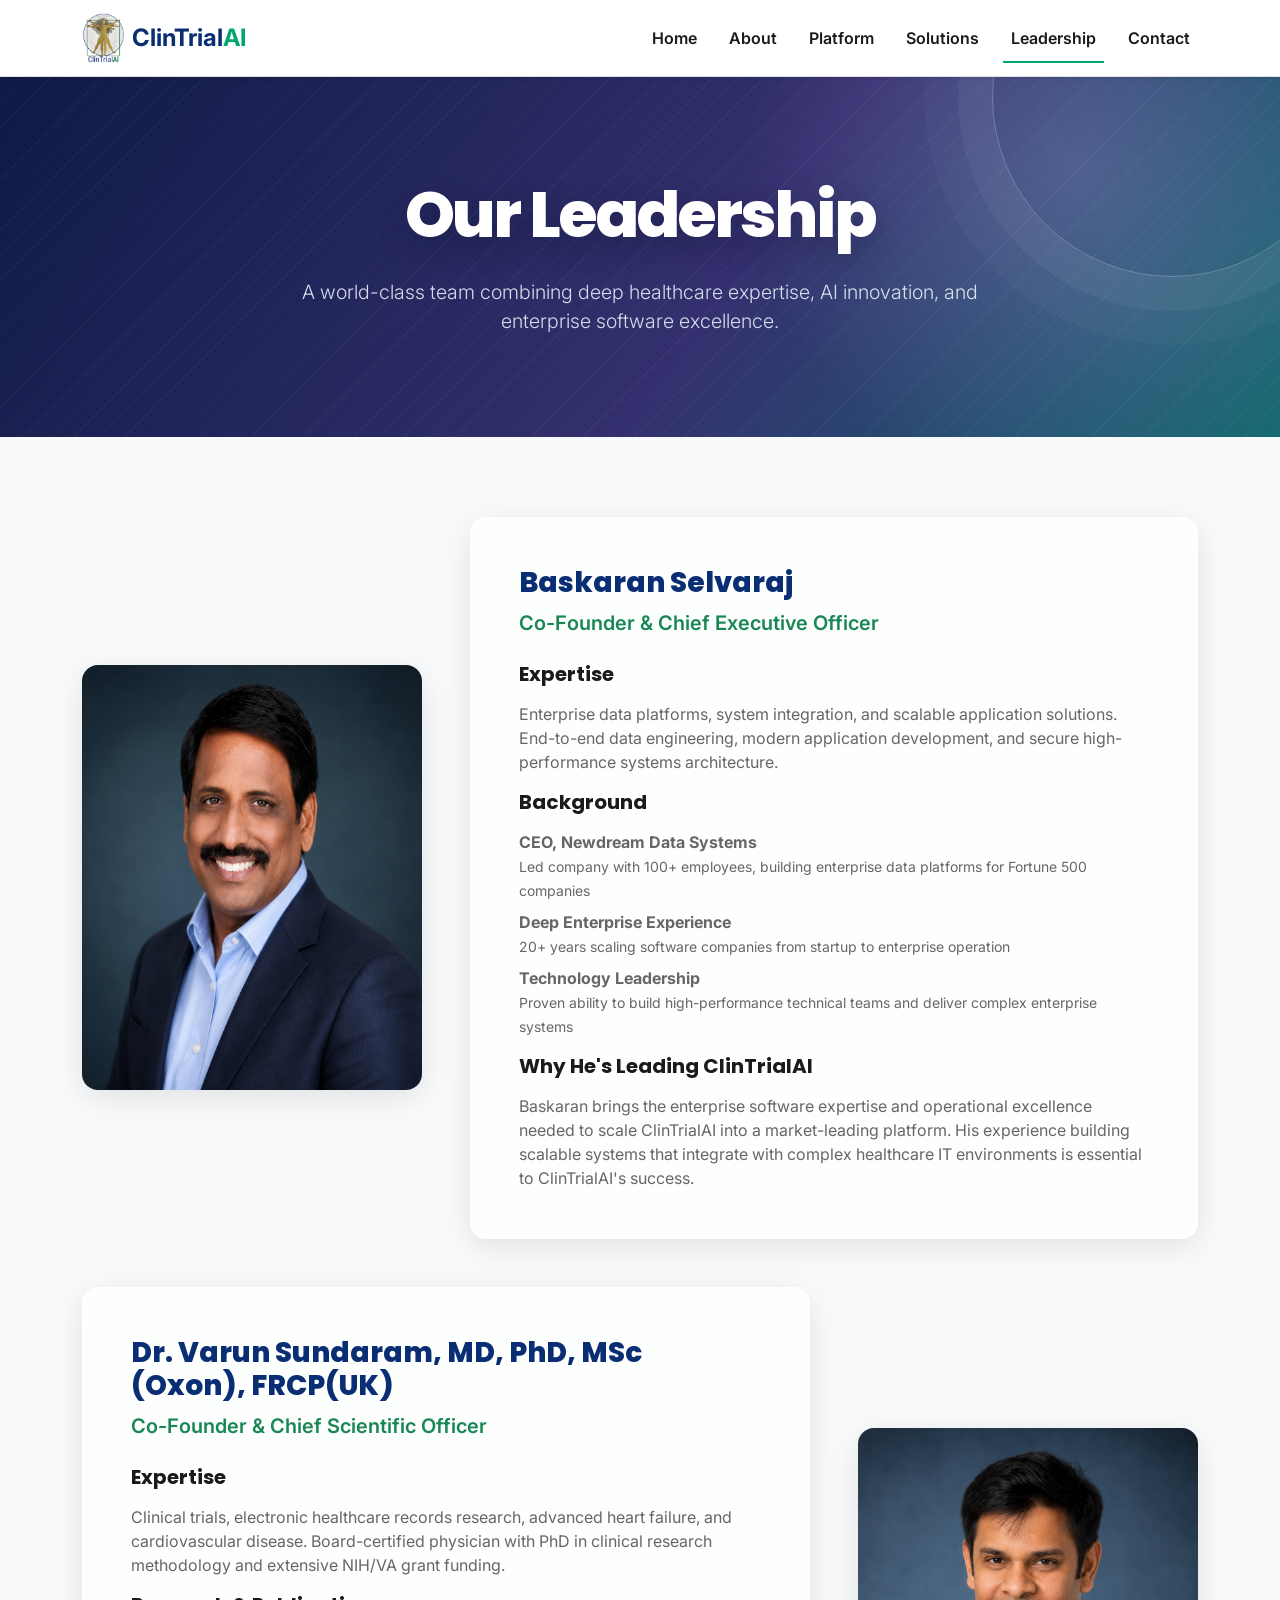
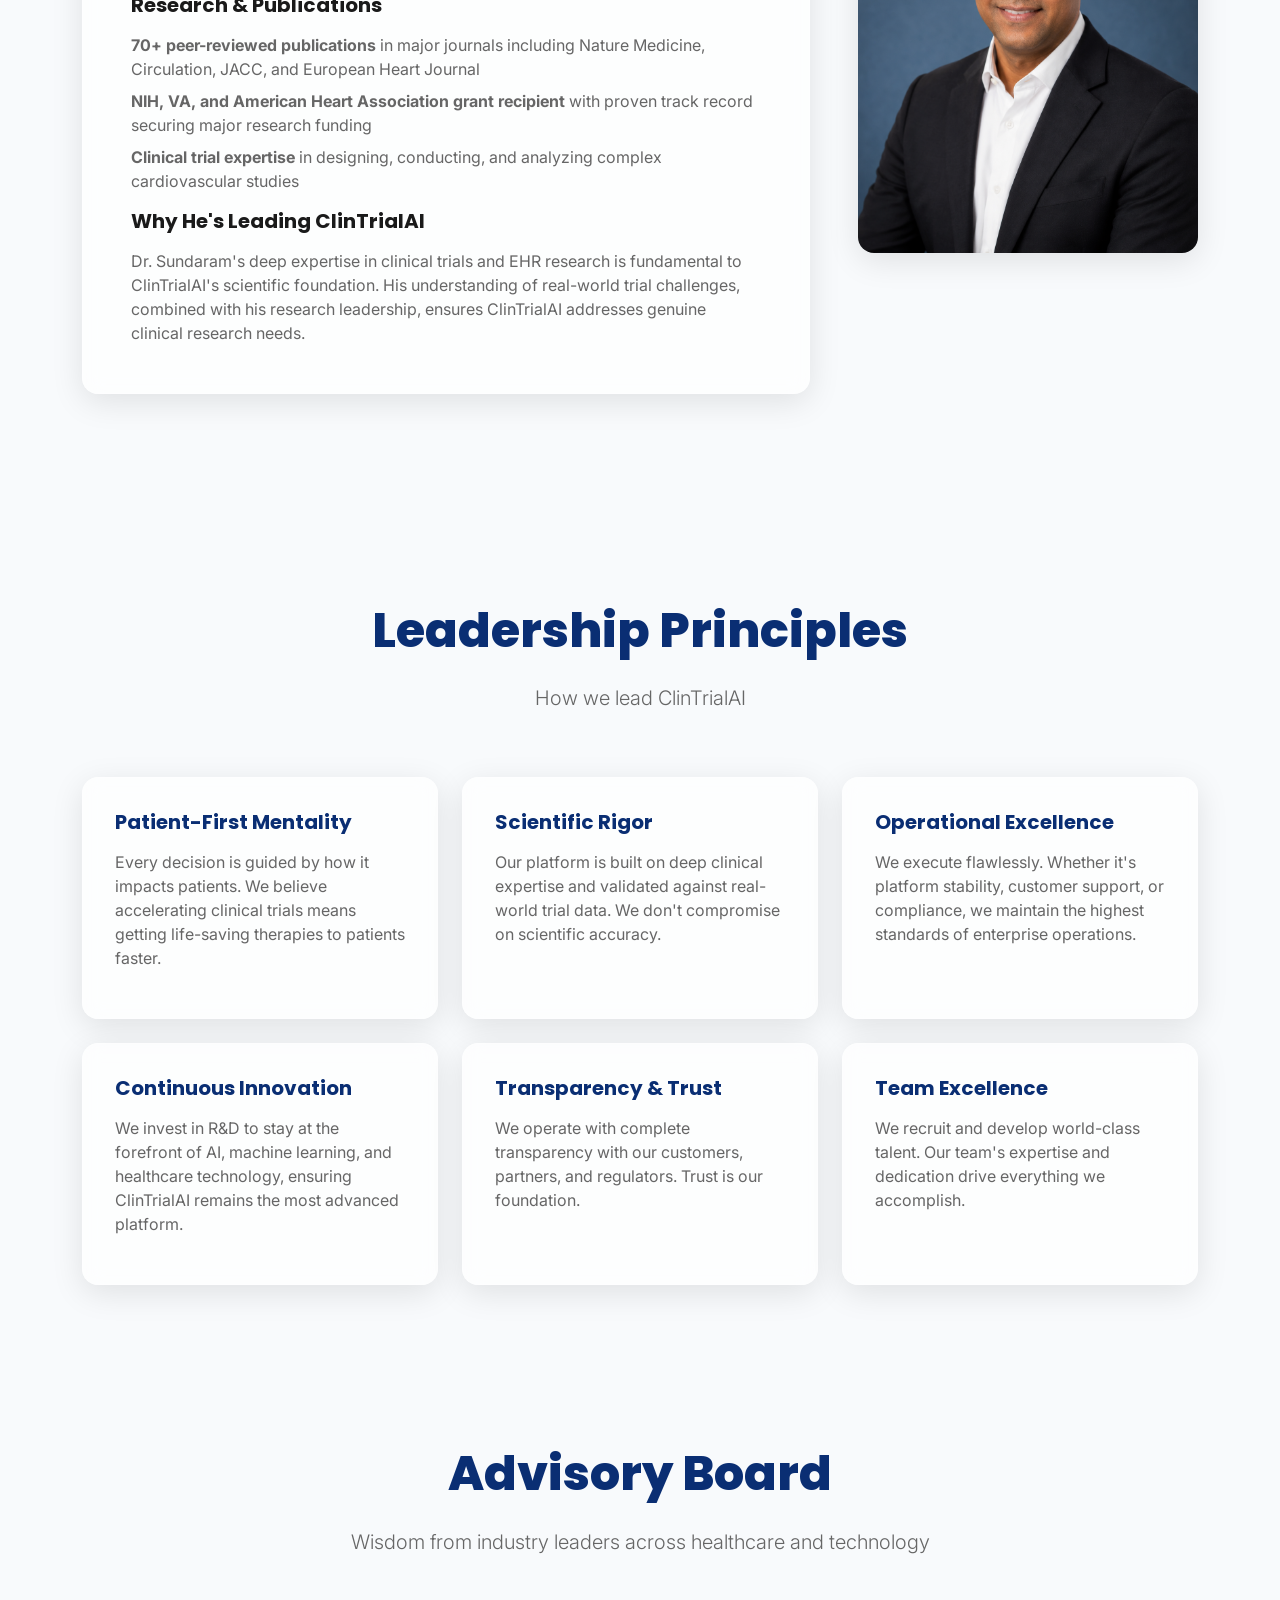
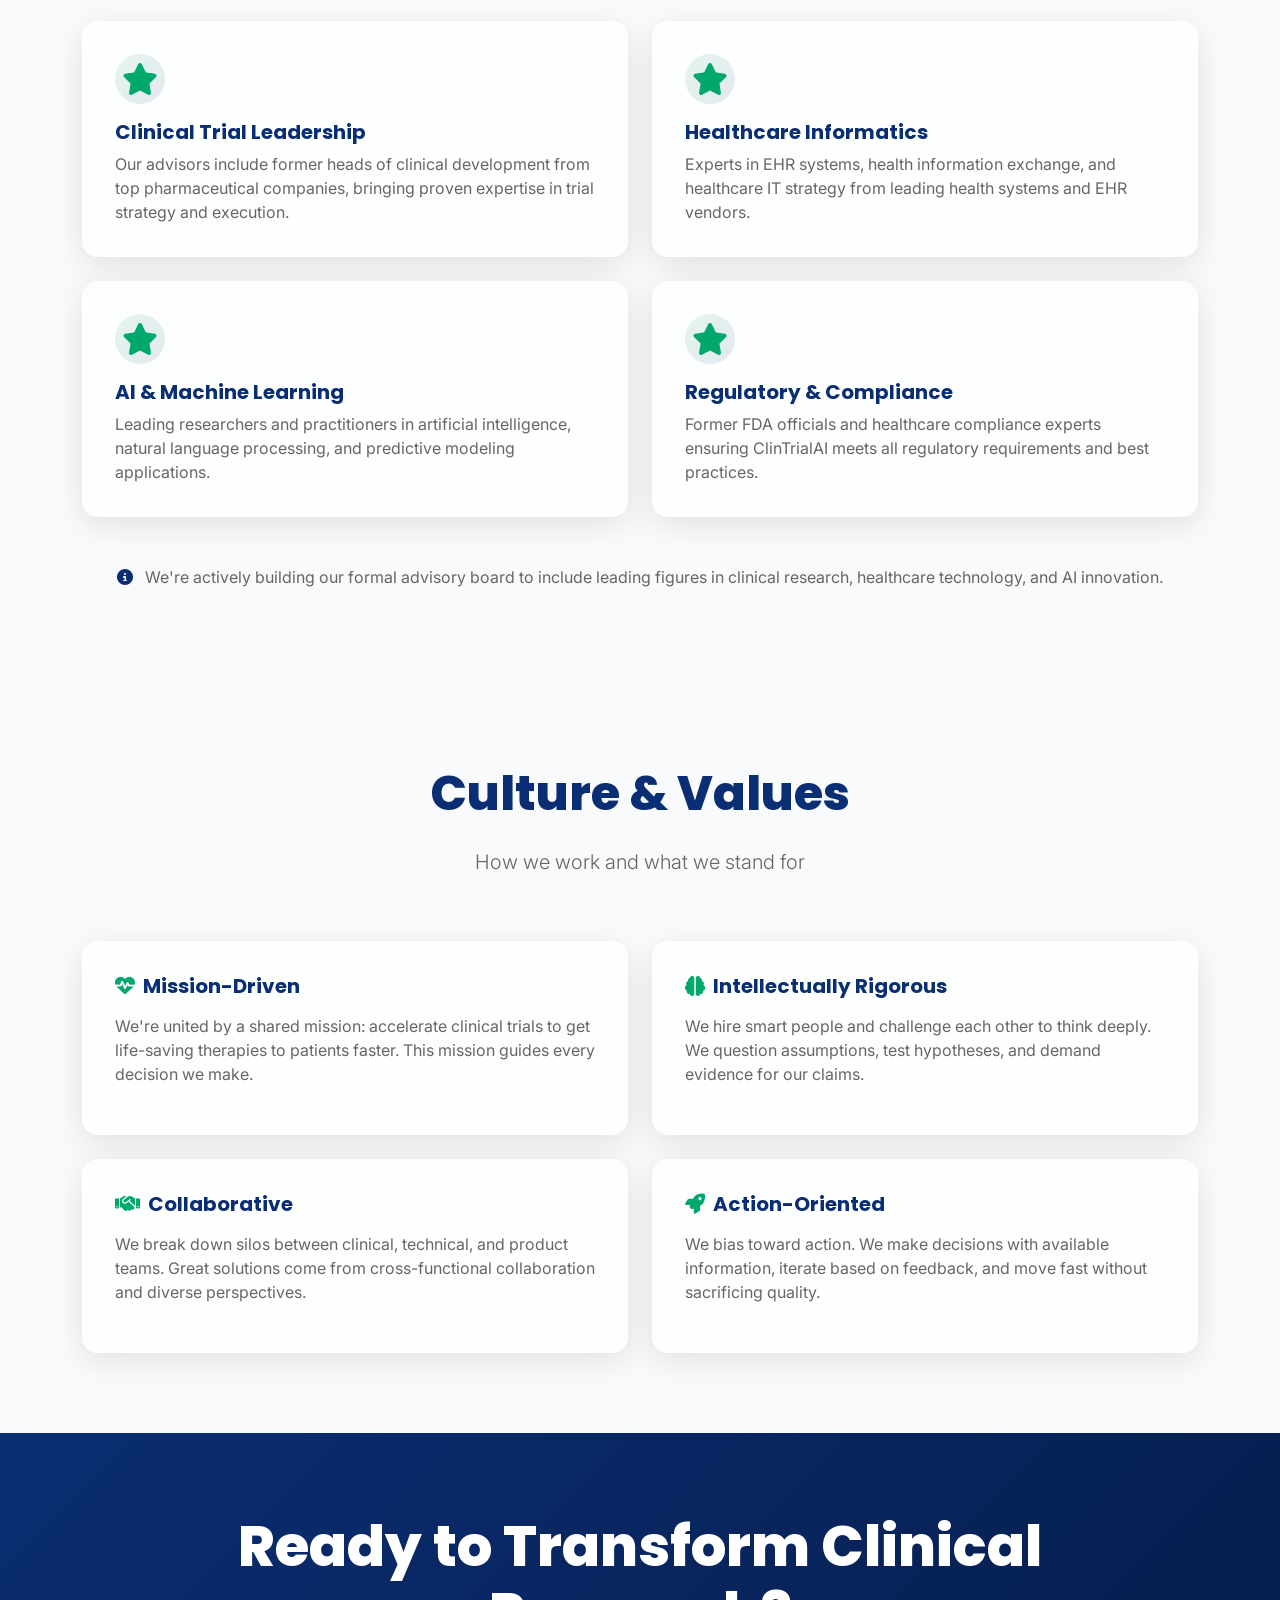
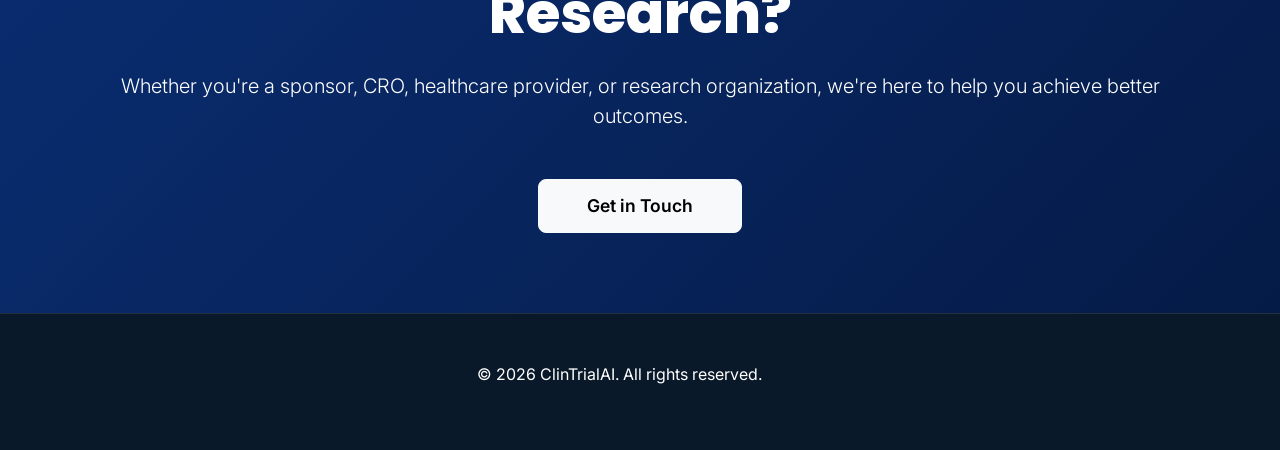
==== commit fb077d9b: "Add files via upload" ====
--- a/pages/leadership.html
+++ b/pages/leadership.html
@@ -1,432 +1,432 @@
-<!DOCTYPE html>
-<html lang="en">
-<head>
-    <meta charset="UTF-8">
-    <meta name="viewport" content="width=device-width, initial-scale=1.0">
-    <meta name="description" content="Leadership - Meet the ClinTrialAI executive team driving innovation in clinical trials">
-    <title>Leadership - ClinTrialAI</title>
-    <link href="https://fonts.googleapis.com/css2?family=Poppins:wght@300;400;600;700;800&family=Inter:wght@300;400;600;700&display=swap" rel="stylesheet">
-    <link href="https://cdnjs.cloudflare.com/ajax/libs/bootstrap/5.3.0/css/bootstrap.min.css" rel="stylesheet">
-    <link href="https://cdnjs.cloudflare.com/ajax/libs/font-awesome/6.4.0/css/all.min.css" rel="stylesheet">
-    <link href="../assets/css/styles.css" rel="stylesheet">
-</head>
-<body>
-    <!-- Navigation -->
-    <nav class="navbar navbar-expand-lg navbar-light sticky-top bg-white shadow-sm">
-        <div class="container-lg">
-            <a class="navbar-brand d-flex align-items-center" href="../index.html">
-                <img src="../assets/images/clintrialai-logo.png" alt="ClinTrialAI" height="50" class="me-2">
-                <span class="fw-700" style="color: #0A2E73;">ClinTrial<span style="color: #00A86B;">AI</span></span>
-            </a>
-            <button class="navbar-toggler" type="button" data-bs-toggle="collapse" data-bs-target="#navbarNav">
-                <span class="navbar-toggler-icon"></span>
-            </button>
-            <div class="collapse navbar-collapse" id="navbarNav">
-                <ul class="navbar-nav ms-auto">
-                    <li class="nav-item"><a class="nav-link" href="../index.html">Home</a></li>
-                    <li class="nav-item"><a class="nav-link" href="about.html">About</a></li>
-                    <li class="nav-item"><a class="nav-link" href="platform.html">Platform</a></li>
-                    <li class="nav-item"><a class="nav-link" href="solutions.html">Solutions</a></li>
-                    <li class="nav-item"><a class="nav-link active" href="leadership.html">Leadership</a></li>
-                    <li class="nav-item"><a class="nav-link" href="contact.html">Contact</a></li>
-                </ul>
-            </div>
-        </div>
-    </nav>
-
-    <!-- Hero Banner -->
-    <section class="hero-section page-hero page-hero--leadership py-100">
-        <div class="container-lg">
-            <div class="page-hero__content text-center">
-                <!-- <p class="page-hero__eyebrow">The team behind ClinTrialAI</p> -->
-                <h1 class="display-4 fw-800 mb-4">Our Leadership</h1>
-                <p class="lead">
-                    A world-class team combining deep healthcare expertise, AI innovation, and enterprise software excellence.
-                </p>
-            </div>
-        </div>
-    </section>
-
-    <!-- Executive Profiles -->
-    <section class="py-100 bg-light">
-        <div class="container-lg">
-            <!-- CEO -->
-            <div class="row g-5 mb-5 align-items-center">
-                <div class="col-lg-4">
-                    <div class="profile-image-container">
-                        <img src="../assets/images/leadership/baskaran-selvaraj.png" alt="Baskaran Selvaraj, Co-Founder and Chief Executive Officer" class="profile-image">
-                    </div>
-                </div>
-                <div class="col-lg-8">
-                    <div class="glass-morphism p-5">
-                        <h3 class="fw-800 mb-2" style="color: #0A2E73;">Baskaran Selvaraj</h3>
-                        <p class="lead text-success fw-600 mb-4">Co-Founder & Chief Executive Officer</p>
-                        
-                        <h5 class="fw-700 mb-3">Expertise</h5>
-                        <p class="text-muted mb-3">
-                            Enterprise data platforms, system integration, and scalable application solutions. End-to-end data engineering, modern application development, and secure high-performance systems architecture.
-                        </p>
-
-                        <h5 class="fw-700 mb-3">Background</h5>
-                        <ul class="list-unstyled text-muted">
-                            <li class="mb-2">
-                                <strong>CEO, Newdream Data Systems</strong>
-                                <br>
-                                <small>Led company with 100+ employees, building enterprise data platforms for Fortune 500 companies</small>
-                            </li>
-                            <li class="mb-2">
-                                <strong>Deep Enterprise Experience</strong>
-                                <br>
-                                <small>20+ years scaling software companies from startup to enterprise operation</small>
-                            </li>
-                            <li class="mb-2">
-                                <strong>Technology Leadership</strong>
-                                <br>
-                                <small>Proven ability to build high-performance technical teams and deliver complex enterprise systems</small>
-                            </li>
-                        </ul>
-
-                        <h5 class="fw-700 mb-3">Why He's Leading ClinTrialAI</h5>
-                        <p class="text-muted mb-0">
-                            Baskaran brings the enterprise software expertise and operational excellence needed to scale ClinTrialAI into a market-leading platform. His experience building scalable systems that integrate with complex healthcare IT environments is essential to ClinTrialAI's success.
-                        </p>
-                    </div>
-                </div>
-            </div>
-
-            <!-- Chief Scientific Officer -->
-            <div class="row g-5 mb-5 align-items-center">
-                <div class="col-lg-8">
-                    <div class="glass-morphism p-5">
-                        <h3 class="fw-800 mb-2" style="color: #0A2E73;">Dr. Varun Sundaram, MD, PhD, MSc (Oxon), FRCP(UK)</h3>
-                        <p class="lead text-success fw-600 mb-4">Co-Founder & Chief Scientific Officer</p>
-                        
-                        <h5 class="fw-700 mb-3">Expertise</h5>
-                        <p class="text-muted mb-3">
-                            Clinical trials, electronic healthcare records research, advanced heart failure, and cardiovascular disease. Board-certified physician with PhD in clinical research methodology and extensive NIH/VA grant funding.
-                        </p>
-
-                        <h5 class="fw-700 mb-3">Academic & Clinical Positions</h5>
-                        <ul class="list-unstyled text-muted">
-                            <li class="mb-2">
-                                <strong>Associate Professor of Medicine</strong>
-                                <br>
-                                <small>Case Western Reserve University</small>
-                            </li>
-                            <li class="mb-2">
-                                <strong>Section Chief, Advanced Heart Failure</strong>
-                                <br>
-                                <small>Louis Stokes Cleveland VA Medical Center & University Hospitals Cleveland Medical Center</small>
-                            </li>
-                            <li class="mb-2">
-                                <strong>Research Leadership</strong>
-                                <br>
-                                <small>Heads heart failure research team including PhDs, PostDoc scholars, and clinical research fellows</small>
-                            </li>
-                        </ul>
-
-                        <h5 class="fw-700 mb-3">Research & Publications</h5>
-                        <ul class="list-unstyled text-muted">
-                            <li class="mb-2"><strong>70+ peer-reviewed publications</strong> in major journals including Nature Medicine, Circulation, JACC, and European Heart Journal</li>
-                            <li class="mb-2"><strong>NIH, VA, and American Heart Association grant recipient</strong> with proven track record securing major research funding</li>
-                            <li class="mb-2"><strong>Clinical trial expertise</strong> in designing, conducting, and analyzing complex cardiovascular studies</li>
-                        </ul>
-
-                        <h5 class="fw-700 mb-3">Why He's Leading ClinTrialAI</h5>
-                        <p class="text-muted mb-0">
-                            Dr. Sundaram's deep expertise in clinical trials and EHR research is fundamental to ClinTrialAI's scientific foundation. His understanding of real-world trial challenges, combined with his research leadership, ensures ClinTrialAI addresses genuine clinical research needs.
-                        </p>
-                    </div>
-                </div>
-                <div class="col-lg-4">
-                    <div class="profile-image-container">
-                        <img src="../assets/images/leadership/varun-sundaram.png" alt="Dr. Varun Sundaram, Co-Founder and Chief Scientific Officer" class="profile-image">
-                    </div>
-                </div>
-            </div>
-
-            <!-- Chief Medical Officer -->
-            <!-- <div class="row g-5 align-items-center">
-                <div class="col-lg-4">
-                    <div class="profile-image-container">
-                        <img src="../assets/images/leadership/chloe-bloom.png" alt="Dr. Chloe Bloom, Chief Medical Officer" class="profile-image">
-                    </div>
-                </div>
-                <div class="col-lg-8">
-                    <div class="glass-morphism p-5">
-                        <h3 class="fw-800 mb-2" style="color: #0A2E73;">Dr. Chloe Bloom, MD, MSc, PhD</h3>
-                        <p class="lead text-success fw-600 mb-4">Chief Medical Officer</p>
-                        
-                        <h5 class="fw-700 mb-3">Expertise</h5>
-                        <p class="text-muted mb-3">
-                            Electronic health records research, clinical trials, respiratory medicine, and healthcare policy. Published researcher influencing major clinical guidelines and national policy decisions.
-                        </p>
-
-                        <h5 class="fw-700 mb-3">Academic Positions</h5>
-                        <ul class="list-unstyled text-muted">
-                            <li class="mb-2">
-                                <strong>Senior Clinical Lecturer</strong>
-                                <br>
-                                <small>Imperial College London</small>
-                            </li>
-                            <li class="mb-2">
-                                <strong>Honorary Respiratory Consultant</strong>
-                                <br>
-                                <small>Leading healthcare provider in UK</small>
-                            </li>
-                            <li class="mb-2">
-                                <strong>National & International Leadership</strong>
-                                <br>
-                                <small>Leadership positions in major respiratory societies globally</small>
-                            </li>
-                        </ul>
-
-                        <h5 class="fw-700 mb-3">Research & Influence</h5>
-                        <ul class="list-unstyled text-muted">
-                            <li class="mb-2"><strong>70+ publications</strong> authored or co-authored, with research cited in major clinical guidelines</li>
-                            <li class="mb-2"><strong>Policy influence</strong> - Research directly informs national and international clinical policy</li>
-                            <li class="mb-2"><strong>EHR expertise</strong> - Deep understanding of how clinical data is captured and can be leveraged for research</li>
-                        </ul>
-
-                        <h5 class="fw-700 mb-3">Why She's Leading ClinTrialAI</h5>
-                        <p class="text-muted mb-0">
-                            Dr. Bloom brings the clinical expertise and regulatory knowledge essential for ensuring ClinTrialAI meets the highest standards of medical rigor. Her influence in healthcare policy positions ClinTrialAI to lead industry transformation.
-                        </p>
-                    </div>
-                </div>
-            </div> -->
-        </div>
-    </section>
-
-    <!-- Leadership Principles -->
-    <section class="py-100">
-        <div class="container-lg">
-            <div class="text-center mb-80">
-                <h2 class="display-5 fw-800 mb-4" style="color: #0A2E73;">Leadership Principles</h2>
-                <p class="lead text-muted">How we lead ClinTrialAI</p>
-            </div>
-
-            <div class="row g-4">
-                <div class="col-lg-4">
-                    <div class="principle-card glass-morphism">
-                        <h5 class="fw-700 mb-3" style="color: #0A2E73;">Patient-First Mentality</h5>
-                        <p class="text-muted">Every decision is guided by how it impacts patients. We believe accelerating clinical trials means getting life-saving therapies to patients faster.</p>
-                    </div>
-                </div>
-                <div class="col-lg-4">
-                    <div class="principle-card glass-morphism">
-                        <h5 class="fw-700 mb-3" style="color: #0A2E73;">Scientific Rigor</h5>
-                        <p class="text-muted">Our platform is built on deep clinical expertise and validated against real-world trial data. We don't compromise on scientific accuracy.</p>
-                    </div>
-                </div>
-                <div class="col-lg-4">
-                    <div class="principle-card glass-morphism">
-                        <h5 class="fw-700 mb-3" style="color: #0A2E73;">Operational Excellence</h5>
-                        <p class="text-muted">We execute flawlessly. Whether it's platform stability, customer support, or compliance, we maintain the highest standards of enterprise operations.</p>
-                    </div>
-                </div>
-                <div class="col-lg-4">
-                    <div class="principle-card glass-morphism">
-                        <h5 class="fw-700 mb-3" style="color: #0A2E73;">Continuous Innovation</h5>
-                        <p class="text-muted">We invest in R&D to stay at the forefront of AI, machine learning, and healthcare technology, ensuring ClinTrialAI remains the most advanced platform.</p>
-                    </div>
-                </div>
-                <div class="col-lg-4">
-                    <div class="principle-card glass-morphism">
-                        <h5 class="fw-700 mb-3" style="color: #0A2E73;">Transparency & Trust</h5>
-                        <p class="text-muted">We operate with complete transparency with our customers, partners, and regulators. Trust is our foundation.</p>
-                    </div>
-                </div>
-                <div class="col-lg-4">
-                    <div class="principle-card glass-morphism">
-                        <h5 class="fw-700 mb-3" style="color: #0A2E73;">Team Excellence</h5>
-                        <p class="text-muted">We recruit and develop world-class talent. Our team's expertise and dedication drive everything we accomplish.</p>
-                    </div>
-                </div>
-            </div>
-        </div>
-    </section>
-
-    <!-- Board of Advisors Section -->
-    <section class="py-100 bg-light">
-        <div class="container-lg">
-            <div class="text-center mb-80">
-                <h2 class="display-5 fw-800 mb-4" style="color: #0A2E73;">Advisory Board</h2>
-                <p class="lead text-muted">Wisdom from industry leaders across healthcare and technology</p>
-            </div>
-
-            <div class="row g-4">
-                <div class="col-lg-6">
-                    <div class="advisor-card glass-morphism">
-                        <div class="advisor-header mb-3">
-                            <i class="fas fa-star" style="color: #00A86B; font-size: 2rem;"></i>
-                        </div>
-                        <h5 class="fw-700 mb-2" style="color: #0A2E73;">Clinical Trial Leadership</h5>
-                        <p class="text-muted mb-0">
-                            Our advisors include former heads of clinical development from top pharmaceutical companies, bringing proven expertise in trial strategy and execution.
-                        </p>
-                    </div>
-                </div>
-                <div class="col-lg-6">
-                    <div class="advisor-card glass-morphism">
-                        <div class="advisor-header mb-3">
-                            <i class="fas fa-star" style="color: #00A86B; font-size: 2rem;"></i>
-                        </div>
-                        <h5 class="fw-700 mb-2" style="color: #0A2E73;">Healthcare Informatics</h5>
-                        <p class="text-muted mb-0">
-                            Experts in EHR systems, health information exchange, and healthcare IT strategy from leading health systems and EHR vendors.
-                        </p>
-                    </div>
-                </div>
-                <div class="col-lg-6">
-                    <div class="advisor-card glass-morphism">
-                        <div class="advisor-header mb-3">
-                            <i class="fas fa-star" style="color: #00A86B; font-size: 2rem;"></i>
-                        </div>
-                        <h5 class="fw-700 mb-2" style="color: #0A2E73;">AI & Machine Learning</h5>
-                        <p class="text-muted mb-0">
-                            Leading researchers and practitioners in artificial intelligence, natural language processing, and predictive modeling applications.
-                        </p>
-                    </div>
-                </div>
-                <div class="col-lg-6">
-                    <div class="advisor-card glass-morphism">
-                        <div class="advisor-header mb-3">
-                            <i class="fas fa-star" style="color: #00A86B; font-size: 2rem;"></i>
-                        </div>
-                        <h5 class="fw-700 mb-2" style="color: #0A2E73;">Regulatory & Compliance</h5>
-                        <p class="text-muted mb-0">
-                            Former FDA officials and healthcare compliance experts ensuring ClinTrialAI meets all regulatory requirements and best practices.
-                        </p>
-                    </div>
-                </div>
-            </div>
-
-            <div class="row mt-5">
-                <div class="col-12 text-center">
-                    <p class="text-muted">
-                        <i class="fas fa-info-circle me-2" style="color: #0A2E73;"></i>
-                        We're actively building our formal advisory board to include leading figures in clinical research, healthcare technology, and AI innovation.
-                    </p>
-                </div>
-            </div>
-        </div>
-    </section>
-
-    <!-- Culture & Values -->
-    <section class="py-100">
-        <div class="container-lg">
-            <div class="text-center mb-80">
-                <h2 class="display-5 fw-800 mb-4" style="color: #0A2E73;">Culture & Values</h2>
-                <p class="lead text-muted">How we work and what we stand for</p>
-            </div>
-
-            <div class="row g-4">
-                <div class="col-lg-6">
-                    <div class="culture-card glass-morphism">
-                        <h5 class="fw-700 mb-3" style="color: #0A2E73;"><i class="fas fa-heartbeat me-2" style="color: #00A86B;"></i>Mission-Driven</h5>
-                        <p class="text-muted">We're united by a shared mission: accelerate clinical trials to get life-saving therapies to patients faster. This mission guides every decision we make.</p>
-                    </div>
-                </div>
-                <div class="col-lg-6">
-                    <div class="culture-card glass-morphism">
-                        <h5 class="fw-700 mb-3" style="color: #0A2E73;"><i class="fas fa-brain me-2" style="color: #00A86B;"></i>Intellectually Rigorous</h5>
-                        <p class="text-muted">We hire smart people and challenge each other to think deeply. We question assumptions, test hypotheses, and demand evidence for our claims.</p>
-                    </div>
-                </div>
-                <div class="col-lg-6">
-                    <div class="culture-card glass-morphism">
-                        <h5 class="fw-700 mb-3" style="color: #0A2E73;"><i class="fas fa-handshake me-2" style="color: #00A86B;"></i>Collaborative</h5>
-                        <p class="text-muted">We break down silos between clinical, technical, and product teams. Great solutions come from cross-functional collaboration and diverse perspectives.</p>
-                    </div>
-                </div>
-                <div class="col-lg-6">
-                    <div class="culture-card glass-morphism">
-                        <h5 class="fw-700 mb-3" style="color: #0A2E73;"><i class="fas fa-rocket me-2" style="color: #00A86B;"></i>Action-Oriented</h5>
-                        <p class="text-muted">We bias toward action. We make decisions with available information, iterate based on feedback, and move fast without sacrificing quality.</p>
-                    </div>
-                </div>
-            </div>
-        </div>
-    </section>
-
-    <!-- CTA -->
-    <section class="cta-section py-100">
-        <div class="container-lg position-relative z-3 text-center">
-            <h2 class="display-4 fw-800 mb-4 text-white">Ready to Transform Clinical Research?</h2>
-            <p class="lead text-white mb-5">Whether you're a sponsor, CRO, healthcare provider, or research organization, we're here to help you achieve better outcomes.</p>
-            <a href="contact.html" class="btn btn-light btn-lg fw-600 px-5">Get in Touch</a>
-        </div>
-    </section>
-
-    <!-- Footer -->
-<footer class="footer-section bg-dark text-white py-5 justify-content-center">
-        <div class="container-lg justify-content-center">
-            
-            
-                <div class="row align-items-center justify-content-center">
-                    <p style="width: 350px;">&copy; 2026 ClinTrialAI. All rights reserved.</p>
-                    
-                   
-                </div>
-            
-        </div>
-    </footer>
-
-    <button id="backToTop" class="back-to-top" aria-label="Back to top">
-        <i class="fas fa-chevron-up"></i>
-    </button>
-
-    <style>
-        .profile-image-container {
-            display: flex;
-            align-items: center;
-            justify-content: center;
-        }
-
-        .profile-placeholder {
-            border-radius: 16px;
-            box-shadow: 0 8px 32px rgba(0, 0, 0, 0.1);
-        }
-
-        .profile-image {
-            width: 100%;
-            max-width: 400px;
-            aspect-ratio: 4 / 5;
-            object-fit: cover;
-            object-position: center;
-            border-radius: 16px;
-            box-shadow: 0 8px 32px rgba(0, 0, 0, 0.1);
-        }
-
-        .principle-card,
-        .advisor-card,
-        .culture-card {
-            min-height: 100%;
-        }
-
-        .advisor-header {
-            display: flex;
-            align-items: center;
-            justify-content: center;
-            width: 50px;
-            height: 50px;
-            background: linear-gradient(135deg, rgba(0, 168, 107, 0.1), rgba(10, 46, 115, 0.1));
-            border-radius: 50%;
-        }
-
-        @media (max-width: 768px) {
-            .profile-placeholder {
-                min-height: 300px !important;
-            }
-
-            .profile-image {
-                max-width: 300px;
-            }
-        }
-    </style>
-
-    <script src="https://cdnjs.cloudflare.com/ajax/libs/bootstrap/5.3.0/js/bootstrap.bundle.min.js"></script>
-    <script src="../assets/js/main.js"></script>
-</body>
-</html>
+<!DOCTYPE html>
+<html lang="en">
+<head>
+    <meta charset="UTF-8">
+    <meta name="viewport" content="width=device-width, initial-scale=1.0">
+    <meta name="description" content="Leadership - Meet the ClinTrialAI executive team driving innovation in clinical trials">
+    <title>Leadership - ClinTrialAI</title>
+    <link href="https://fonts.googleapis.com/css2?family=Poppins:wght@300;400;600;700;800&family=Inter:wght@300;400;600;700&display=swap" rel="stylesheet">
+    <link href="https://cdnjs.cloudflare.com/ajax/libs/bootstrap/5.3.0/css/bootstrap.min.css" rel="stylesheet">
+    <link href="https://cdnjs.cloudflare.com/ajax/libs/font-awesome/6.4.0/css/all.min.css" rel="stylesheet">
+    <link href="../assets/css/styles.css" rel="stylesheet">
+</head>
+<body>
+    <!-- Navigation -->
+    <nav class="navbar navbar-expand-lg navbar-light sticky-top bg-white shadow-sm">
+        <div class="container-lg">
+            <a class="navbar-brand d-flex align-items-center" href="../index.html">
+                <img src="../assets/images/clintrialai-logo.png" alt="ClinTrialAI" height="50" class="me-2">
+                <span class="fw-700" style="color: #0A2E73;">ClinTrial<span style="color: #00A86B;">AI</span></span>
+            </a>
+            <button class="navbar-toggler" type="button" data-bs-toggle="collapse" data-bs-target="#navbarNav">
+                <span class="navbar-toggler-icon"></span>
+            </button>
+            <div class="collapse navbar-collapse" id="navbarNav">
+                <ul class="navbar-nav ms-auto">
+                    <li class="nav-item"><a class="nav-link" href="../index.html">Home</a></li>
+                    <li class="nav-item"><a class="nav-link" href="about.html">About</a></li>
+                    <li class="nav-item"><a class="nav-link" href="platform.html">Platform</a></li>
+                    <li class="nav-item"><a class="nav-link" href="solutions.html">Solutions</a></li>
+                    <li class="nav-item"><a class="nav-link active" href="leadership.html">Leadership</a></li>
+                    <li class="nav-item"><a class="nav-link" href="contact.html">Contact</a></li>
+                </ul>
+            </div>
+        </div>
+    </nav>
+
+    <!-- Hero Banner -->
+    <section class="hero-section page-hero page-hero--leadership py-100">
+        <div class="container-lg">
+            <div class="page-hero__content text-center">
+                <!-- <p class="page-hero__eyebrow">The team behind ClinTrialAI</p> -->
+                <h1 class="display-4 fw-800 mb-4">Our Leadership</h1>
+                <p class="lead">
+                    A world-class team combining deep healthcare expertise, AI innovation, and enterprise software excellence.
+                </p>
+            </div>
+        </div>
+    </section>
+
+    <!-- Executive Profiles -->
+    <section class="py-100 bg-light">
+        <div class="container-lg">
+            <!-- CEO -->
+            <div class="row g-5 mb-5 align-items-center">
+                <div class="col-lg-4">
+                    <div class="profile-image-container">
+                        <img src="../assets/images/leadership/baskaran-selvaraj.png" alt="Baskaran Selvaraj, Co-Founder and Chief Executive Officer" class="profile-image">
+                    </div>
+                </div>
+                <div class="col-lg-8">
+                    <div class="glass-morphism p-5">
+                        <h3 class="fw-800 mb-2" style="color: #0A2E73;">Baskaran Selvaraj</h3>
+                        <p class="lead text-success fw-600 mb-4">Co-Founder & Chief Executive Officer</p>
+                        
+                        <h5 class="fw-700 mb-3">Expertise</h5>
+                        <p class="text-muted mb-3">
+                            Enterprise data platforms, system integration, and scalable application solutions. End-to-end data engineering, modern application development, and secure high-performance systems architecture.
+                        </p>
+
+                        <h5 class="fw-700 mb-3">Background</h5>
+                        <ul class="list-unstyled text-muted">
+                            <li class="mb-2">
+                                <strong>CEO, Newdream Data Systems</strong>
+                                <br>
+                                <small>Led company with 100+ employees, building enterprise data platforms for Fortune 500 companies</small>
+                            </li>
+                            <li class="mb-2">
+                                <strong>Deep Enterprise Experience</strong>
+                                <br>
+                                <small>20+ years scaling software companies from startup to enterprise operation</small>
+                            </li>
+                            <li class="mb-2">
+                                <strong>Technology Leadership</strong>
+                                <br>
+                                <small>Proven ability to build high-performance technical teams and deliver complex enterprise systems</small>
+                            </li>
+                        </ul>
+
+                        <h5 class="fw-700 mb-3">Why He's Leading ClinTrialAI</h5>
+                        <p class="text-muted mb-0">
+                            Baskaran brings the enterprise software expertise and operational excellence needed to scale ClinTrialAI into a market-leading platform. His experience building scalable systems that integrate with complex healthcare IT environments is essential to ClinTrialAI's success.
+                        </p>
+                    </div>
+                </div>
+            </div>
+
+            <!-- Chief Scientific Officer -->
+            <div class="row g-5 mb-5 align-items-center">
+                <div class="col-lg-8">
+                    <div class="glass-morphism p-5">
+                        <h3 class="fw-800 mb-2" style="color: #0A2E73;">Dr. Varun Sundaram, MD, PhD, MSc (Oxon), FRCP(UK)</h3>
+                        <p class="lead text-success fw-600 mb-4">Co-Founder & Chief Scientific Officer</p>
+                        
+                        <h5 class="fw-700 mb-3">Expertise</h5>
+                        <p class="text-muted mb-3">
+                            Clinical trials, electronic healthcare records research, advanced heart failure, and cardiovascular disease. Board-certified physician with PhD in clinical research methodology and extensive NIH/VA grant funding.
+                        </p>
+
+                        <!-- <h5 class="fw-700 mb-3">Academic & Clinical Positions</h5>
+                        <ul class="list-unstyled text-muted">
+                            <li class="mb-2">
+                                <strong>Associate Professor of Medicine</strong>
+                                <br>
+                                <small>Case Western Reserve University</small>
+                            </li>
+                            <li class="mb-2">
+                                <strong>Section Chief, Advanced Heart Failure</strong>
+                                <br>
+                                <small>Louis Stokes Cleveland VA Medical Center & University Hospitals Cleveland Medical Center</small>
+                            </li>
+                            <li class="mb-2">
+                                <strong>Research Leadership</strong>
+                                <br>
+                                <small>Heads heart failure research team including PhDs, PostDoc scholars, and clinical research fellows</small>
+                            </li>
+                        </ul> -->
+
+                        <h5 class="fw-700 mb-3">Research & Publications</h5>
+                        <ul class="list-unstyled text-muted">
+                            <li class="mb-2"><strong>70+ peer-reviewed publications</strong> in major journals including Nature Medicine, Circulation, JACC, and European Heart Journal</li>
+                            <li class="mb-2"><strong>NIH, VA, and American Heart Association grant recipient</strong> with proven track record securing major research funding</li>
+                            <li class="mb-2"><strong>Clinical trial expertise</strong> in designing, conducting, and analyzing complex cardiovascular studies</li>
+                        </ul>
+
+                        <h5 class="fw-700 mb-3">Why He's Leading ClinTrialAI</h5>
+                        <p class="text-muted mb-0">
+                            Dr. Sundaram's deep expertise in clinical trials and EHR research is fundamental to ClinTrialAI's scientific foundation. His understanding of real-world trial challenges, combined with his research leadership, ensures ClinTrialAI addresses genuine clinical research needs.
+                        </p>
+                    </div>
+                </div>
+                <div class="col-lg-4">
+                    <div class="profile-image-container">
+                        <img src="../assets/images/leadership/varun-sundaram.png" alt="Dr. Varun Sundaram, Co-Founder and Chief Scientific Officer" class="profile-image">
+                    </div>
+                </div>
+            </div>
+
+            <!-- Chief Medical Officer -->
+            <!-- <div class="row g-5 align-items-center">
+                <div class="col-lg-4">
+                    <div class="profile-image-container">
+                        <img src="../assets/images/leadership/chloe-bloom.png" alt="Dr. Chloe Bloom, Chief Medical Officer" class="profile-image">
+                    </div>
+                </div>
+                <div class="col-lg-8">
+                    <div class="glass-morphism p-5">
+                        <h3 class="fw-800 mb-2" style="color: #0A2E73;">Dr. Chloe Bloom, MD, MSc, PhD</h3>
+                        <p class="lead text-success fw-600 mb-4">Chief Medical Officer</p>
+                        
+                        <h5 class="fw-700 mb-3">Expertise</h5>
+                        <p class="text-muted mb-3">
+                            Electronic health records research, clinical trials, respiratory medicine, and healthcare policy. Published researcher influencing major clinical guidelines and national policy decisions.
+                        </p>
+
+                        <h5 class="fw-700 mb-3">Academic Positions</h5>
+                        <ul class="list-unstyled text-muted">
+                            <li class="mb-2">
+                                <strong>Senior Clinical Lecturer</strong>
+                                <br>
+                                <small>Imperial College London</small>
+                            </li>
+                            <li class="mb-2">
+                                <strong>Honorary Respiratory Consultant</strong>
+                                <br>
+                                <small>Leading healthcare provider in UK</small>
+                            </li>
+                            <li class="mb-2">
+                                <strong>National & International Leadership</strong>
+                                <br>
+                                <small>Leadership positions in major respiratory societies globally</small>
+                            </li>
+                        </ul>
+
+                        <h5 class="fw-700 mb-3">Research & Influence</h5>
+                        <ul class="list-unstyled text-muted">
+                            <li class="mb-2"><strong>70+ publications</strong> authored or co-authored, with research cited in major clinical guidelines</li>
+                            <li class="mb-2"><strong>Policy influence</strong> - Research directly informs national and international clinical policy</li>
+                            <li class="mb-2"><strong>EHR expertise</strong> - Deep understanding of how clinical data is captured and can be leveraged for research</li>
+                        </ul>
+
+                        <h5 class="fw-700 mb-3">Why She's Leading ClinTrialAI</h5>
+                        <p class="text-muted mb-0">
+                            Dr. Bloom brings the clinical expertise and regulatory knowledge essential for ensuring ClinTrialAI meets the highest standards of medical rigor. Her influence in healthcare policy positions ClinTrialAI to lead industry transformation.
+                        </p>
+                    </div>
+                </div>
+            </div> -->
+        </div>
+    </section>
+
+    <!-- Leadership Principles -->
+    <section class="py-100">
+        <div class="container-lg">
+            <div class="text-center mb-80">
+                <h2 class="display-5 fw-800 mb-4" style="color: #0A2E73;">Leadership Principles</h2>
+                <p class="lead text-muted">How we lead ClinTrialAI</p>
+            </div>
+
+            <div class="row g-4">
+                <div class="col-lg-4">
+                    <div class="principle-card glass-morphism">
+                        <h5 class="fw-700 mb-3" style="color: #0A2E73;">Patient-First Mentality</h5>
+                        <p class="text-muted">Every decision is guided by how it impacts patients. We believe accelerating clinical trials means getting life-saving therapies to patients faster.</p>
+                    </div>
+                </div>
+                <div class="col-lg-4">
+                    <div class="principle-card glass-morphism">
+                        <h5 class="fw-700 mb-3" style="color: #0A2E73;">Scientific Rigor</h5>
+                        <p class="text-muted">Our platform is built on deep clinical expertise and validated against real-world trial data. We don't compromise on scientific accuracy.</p>
+                    </div>
+                </div>
+                <div class="col-lg-4">
+                    <div class="principle-card glass-morphism">
+                        <h5 class="fw-700 mb-3" style="color: #0A2E73;">Operational Excellence</h5>
+                        <p class="text-muted">We execute flawlessly. Whether it's platform stability, customer support, or compliance, we maintain the highest standards of enterprise operations.</p>
+                    </div>
+                </div>
+                <div class="col-lg-4">
+                    <div class="principle-card glass-morphism">
+                        <h5 class="fw-700 mb-3" style="color: #0A2E73;">Continuous Innovation</h5>
+                        <p class="text-muted">We invest in R&D to stay at the forefront of AI, machine learning, and healthcare technology, ensuring ClinTrialAI remains the most advanced platform.</p>
+                    </div>
+                </div>
+                <div class="col-lg-4">
+                    <div class="principle-card glass-morphism">
+                        <h5 class="fw-700 mb-3" style="color: #0A2E73;">Transparency & Trust</h5>
+                        <p class="text-muted">We operate with complete transparency with our customers, partners, and regulators. Trust is our foundation.</p>
+                    </div>
+                </div>
+                <div class="col-lg-4">
+                    <div class="principle-card glass-morphism">
+                        <h5 class="fw-700 mb-3" style="color: #0A2E73;">Team Excellence</h5>
+                        <p class="text-muted">We recruit and develop world-class talent. Our team's expertise and dedication drive everything we accomplish.</p>
+                    </div>
+                </div>
+            </div>
+        </div>
+    </section>
+
+    <!-- Board of Advisors Section -->
+    <section class="py-100 bg-light">
+        <div class="container-lg">
+            <div class="text-center mb-80">
+                <h2 class="display-5 fw-800 mb-4" style="color: #0A2E73;">Advisory Board</h2>
+                <p class="lead text-muted">Wisdom from industry leaders across healthcare and technology</p>
+            </div>
+
+            <div class="row g-4">
+                <div class="col-lg-6">
+                    <div class="advisor-card glass-morphism">
+                        <div class="advisor-header mb-3">
+                            <i class="fas fa-star" style="color: #00A86B; font-size: 2rem;"></i>
+                        </div>
+                        <h5 class="fw-700 mb-2" style="color: #0A2E73;">Clinical Trial Leadership</h5>
+                        <p class="text-muted mb-0">
+                            Our advisors include former heads of clinical development from top pharmaceutical companies, bringing proven expertise in trial strategy and execution.
+                        </p>
+                    </div>
+                </div>
+                <div class="col-lg-6">
+                    <div class="advisor-card glass-morphism">
+                        <div class="advisor-header mb-3">
+                            <i class="fas fa-star" style="color: #00A86B; font-size: 2rem;"></i>
+                        </div>
+                        <h5 class="fw-700 mb-2" style="color: #0A2E73;">Healthcare Informatics</h5>
+                        <p class="text-muted mb-0">
+                            Experts in EHR systems, health information exchange, and healthcare IT strategy from leading health systems and EHR vendors.
+                        </p>
+                    </div>
+                </div>
+                <div class="col-lg-6">
+                    <div class="advisor-card glass-morphism">
+                        <div class="advisor-header mb-3">
+                            <i class="fas fa-star" style="color: #00A86B; font-size: 2rem;"></i>
+                        </div>
+                        <h5 class="fw-700 mb-2" style="color: #0A2E73;">AI & Machine Learning</h5>
+                        <p class="text-muted mb-0">
+                            Leading researchers and practitioners in artificial intelligence, natural language processing, and predictive modeling applications.
+                        </p>
+                    </div>
+                </div>
+                <div class="col-lg-6">
+                    <div class="advisor-card glass-morphism">
+                        <div class="advisor-header mb-3">
+                            <i class="fas fa-star" style="color: #00A86B; font-size: 2rem;"></i>
+                        </div>
+                        <h5 class="fw-700 mb-2" style="color: #0A2E73;">Regulatory & Compliance</h5>
+                        <p class="text-muted mb-0">
+                            Former FDA officials and healthcare compliance experts ensuring ClinTrialAI meets all regulatory requirements and best practices.
+                        </p>
+                    </div>
+                </div>
+            </div>
+
+            <div class="row mt-5">
+                <div class="col-12 text-center">
+                    <p class="text-muted">
+                        <i class="fas fa-info-circle me-2" style="color: #0A2E73;"></i>
+                        We're actively building our formal advisory board to include leading figures in clinical research, healthcare technology, and AI innovation.
+                    </p>
+                </div>
+            </div>
+        </div>
+    </section>
+
+    <!-- Culture & Values -->
+    <section class="py-100">
+        <div class="container-lg">
+            <div class="text-center mb-80">
+                <h2 class="display-5 fw-800 mb-4" style="color: #0A2E73;">Culture & Values</h2>
+                <p class="lead text-muted">How we work and what we stand for</p>
+            </div>
+
+            <div class="row g-4">
+                <div class="col-lg-6">
+                    <div class="culture-card glass-morphism">
+                        <h5 class="fw-700 mb-3" style="color: #0A2E73;"><i class="fas fa-heartbeat me-2" style="color: #00A86B;"></i>Mission-Driven</h5>
+                        <p class="text-muted">We're united by a shared mission: accelerate clinical trials to get life-saving therapies to patients faster. This mission guides every decision we make.</p>
+                    </div>
+                </div>
+                <div class="col-lg-6">
+                    <div class="culture-card glass-morphism">
+                        <h5 class="fw-700 mb-3" style="color: #0A2E73;"><i class="fas fa-brain me-2" style="color: #00A86B;"></i>Intellectually Rigorous</h5>
+                        <p class="text-muted">We hire smart people and challenge each other to think deeply. We question assumptions, test hypotheses, and demand evidence for our claims.</p>
+                    </div>
+                </div>
+                <div class="col-lg-6">
+                    <div class="culture-card glass-morphism">
+                        <h5 class="fw-700 mb-3" style="color: #0A2E73;"><i class="fas fa-handshake me-2" style="color: #00A86B;"></i>Collaborative</h5>
+                        <p class="text-muted">We break down silos between clinical, technical, and product teams. Great solutions come from cross-functional collaboration and diverse perspectives.</p>
+                    </div>
+                </div>
+                <div class="col-lg-6">
+                    <div class="culture-card glass-morphism">
+                        <h5 class="fw-700 mb-3" style="color: #0A2E73;"><i class="fas fa-rocket me-2" style="color: #00A86B;"></i>Action-Oriented</h5>
+                        <p class="text-muted">We bias toward action. We make decisions with available information, iterate based on feedback, and move fast without sacrificing quality.</p>
+                    </div>
+                </div>
+            </div>
+        </div>
+    </section>
+
+    <!-- CTA -->
+    <section class="cta-section py-100">
+        <div class="container-lg position-relative z-3 text-center">
+            <h2 class="display-4 fw-800 mb-4 text-white">Ready to Transform Clinical Research?</h2>
+            <p class="lead text-white mb-5">Whether you're a sponsor, CRO, healthcare provider, or research organization, we're here to help you achieve better outcomes.</p>
+            <a href="contact.html" class="btn btn-light btn-lg fw-600 px-5">Get in Touch</a>
+        </div>
+    </section>
+
+    <!-- Footer -->
+<footer class="footer-section bg-dark text-white py-5 justify-content-center">
+        <div class="container-lg justify-content-center">
+            
+            
+                <div class="row align-items-center justify-content-center">
+                    <p style="width: 350px;">&copy; 2026 ClinTrialAI. All rights reserved.</p>
+                    
+                   
+                </div>
+            
+        </div>
+    </footer>
+
+    <button id="backToTop" class="back-to-top" aria-label="Back to top">
+        <i class="fas fa-chevron-up"></i>
+    </button>
+
+    <style>
+        .profile-image-container {
+            display: flex;
+            align-items: center;
+            justify-content: center;
+        }
+
+        .profile-placeholder {
+            border-radius: 16px;
+            box-shadow: 0 8px 32px rgba(0, 0, 0, 0.1);
+        }
+
+        .profile-image {
+            width: 100%;
+            max-width: 400px;
+            aspect-ratio: 4 / 5;
+            object-fit: cover;
+            object-position: center;
+            border-radius: 16px;
+            box-shadow: 0 8px 32px rgba(0, 0, 0, 0.1);
+        }
+
+        .principle-card,
+        .advisor-card,
+        .culture-card {
+            min-height: 100%;
+        }
+
+        .advisor-header {
+            display: flex;
+            align-items: center;
+            justify-content: center;
+            width: 50px;
+            height: 50px;
+            background: linear-gradient(135deg, rgba(0, 168, 107, 0.1), rgba(10, 46, 115, 0.1));
+            border-radius: 50%;
+        }
+
+        @media (max-width: 768px) {
+            .profile-placeholder {
+                min-height: 300px !important;
+            }
+
+            .profile-image {
+                max-width: 300px;
+            }
+        }
+    </style>
+
+    <script src="https://cdnjs.cloudflare.com/ajax/libs/bootstrap/5.3.0/js/bootstrap.bundle.min.js"></script>
+    <script src="../assets/js/main.js"></script>
+</body>
+</html>
